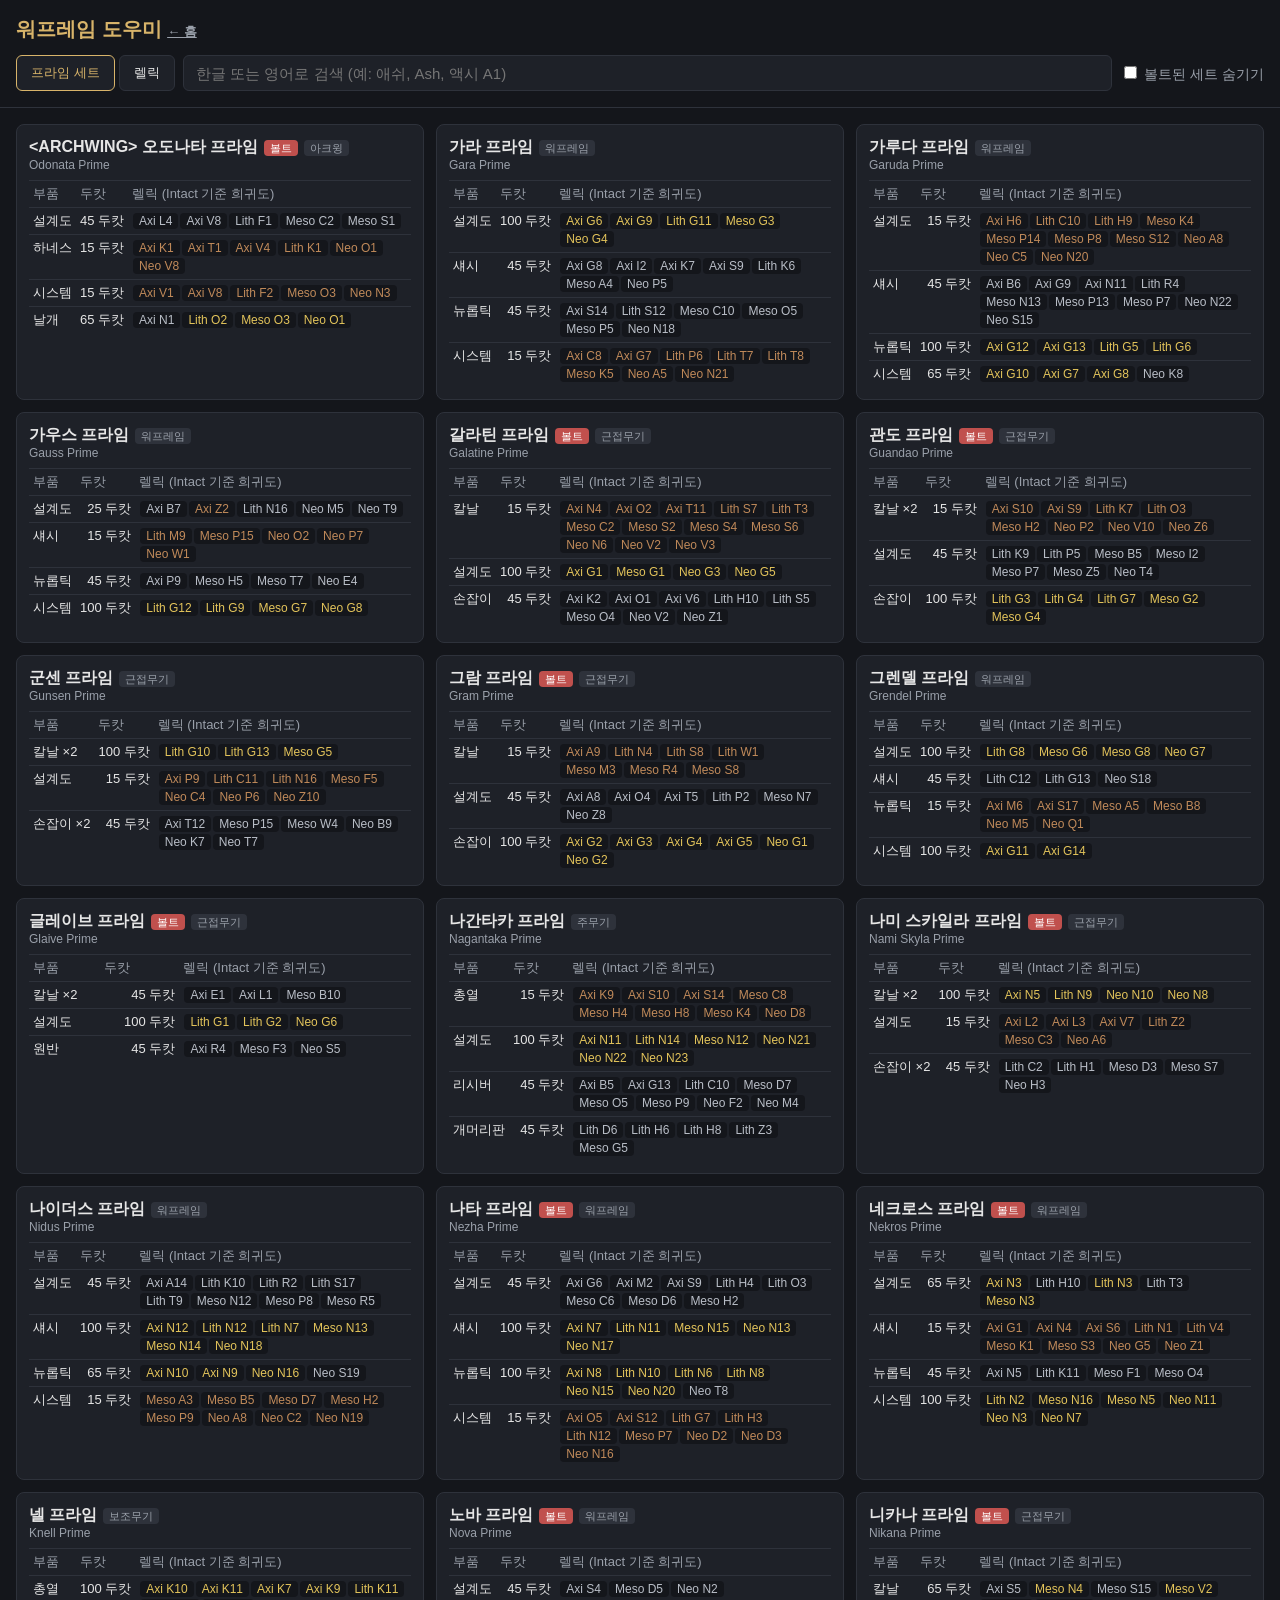
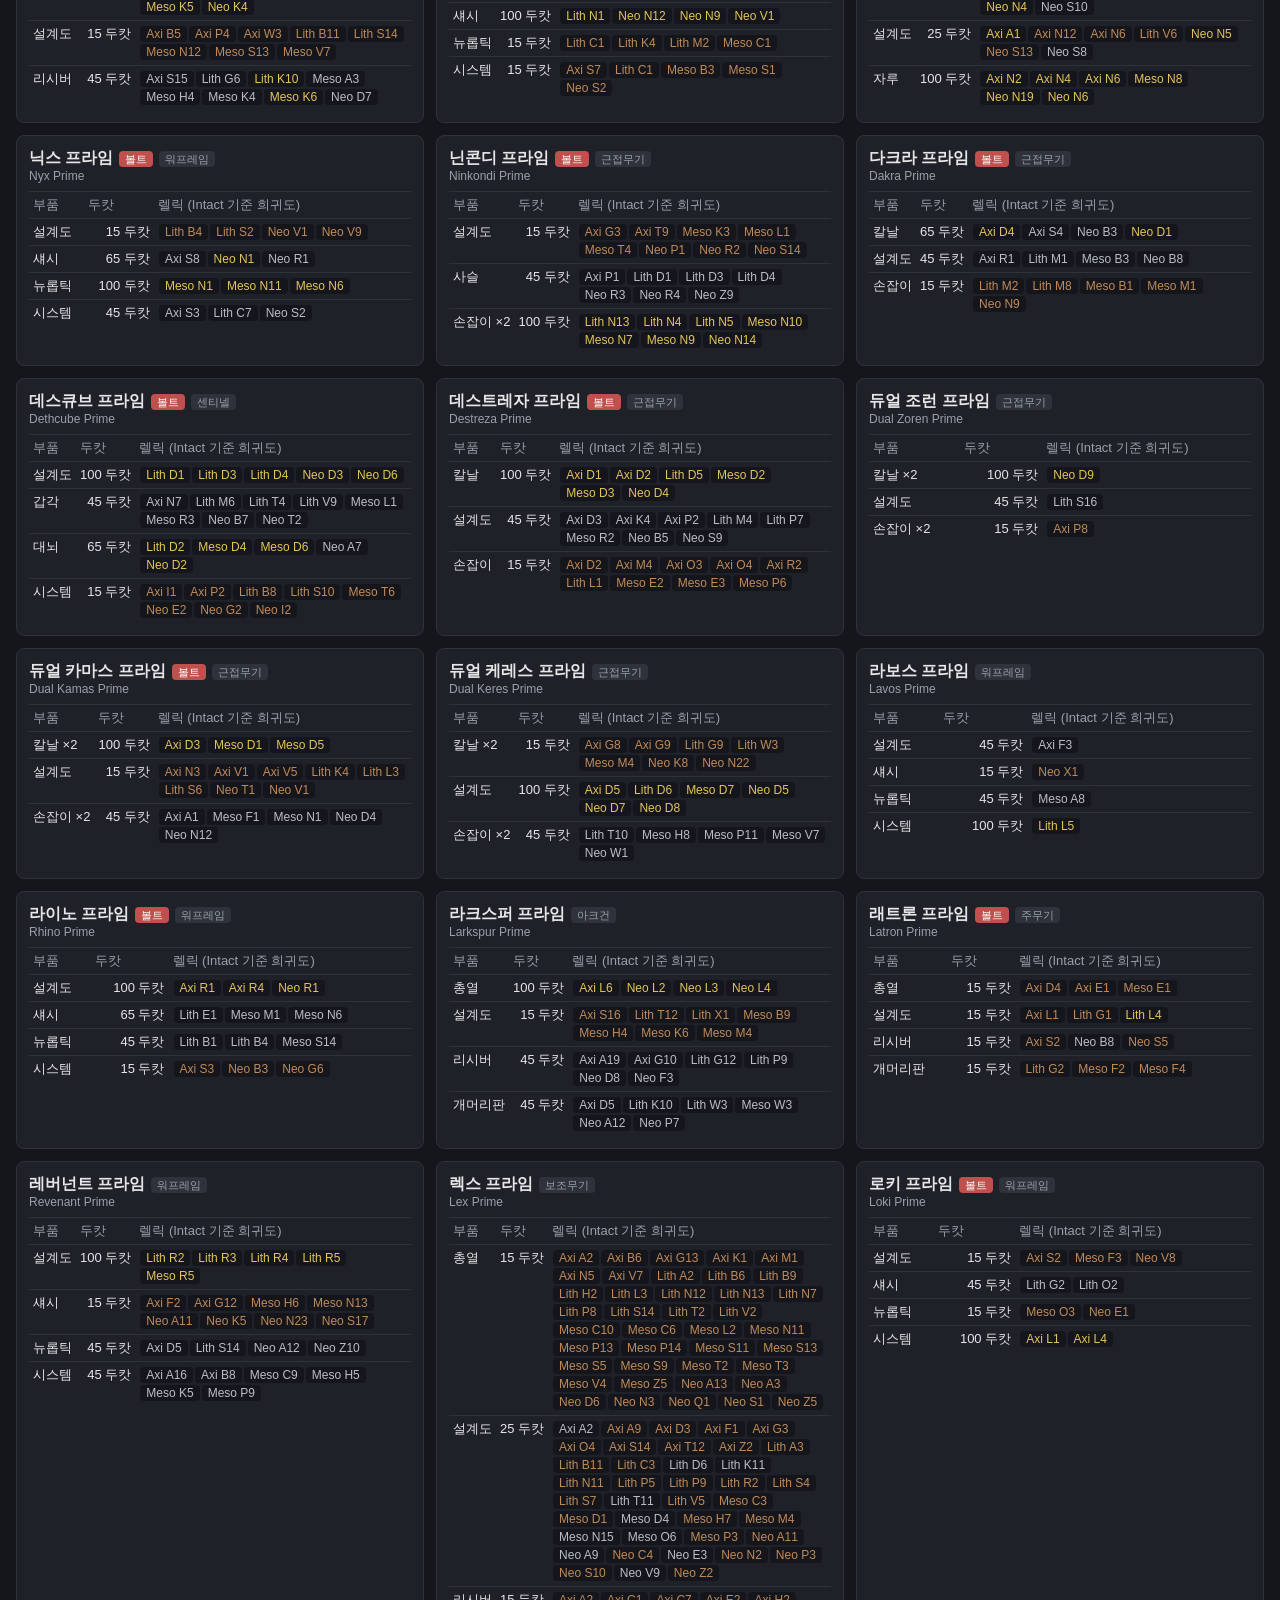
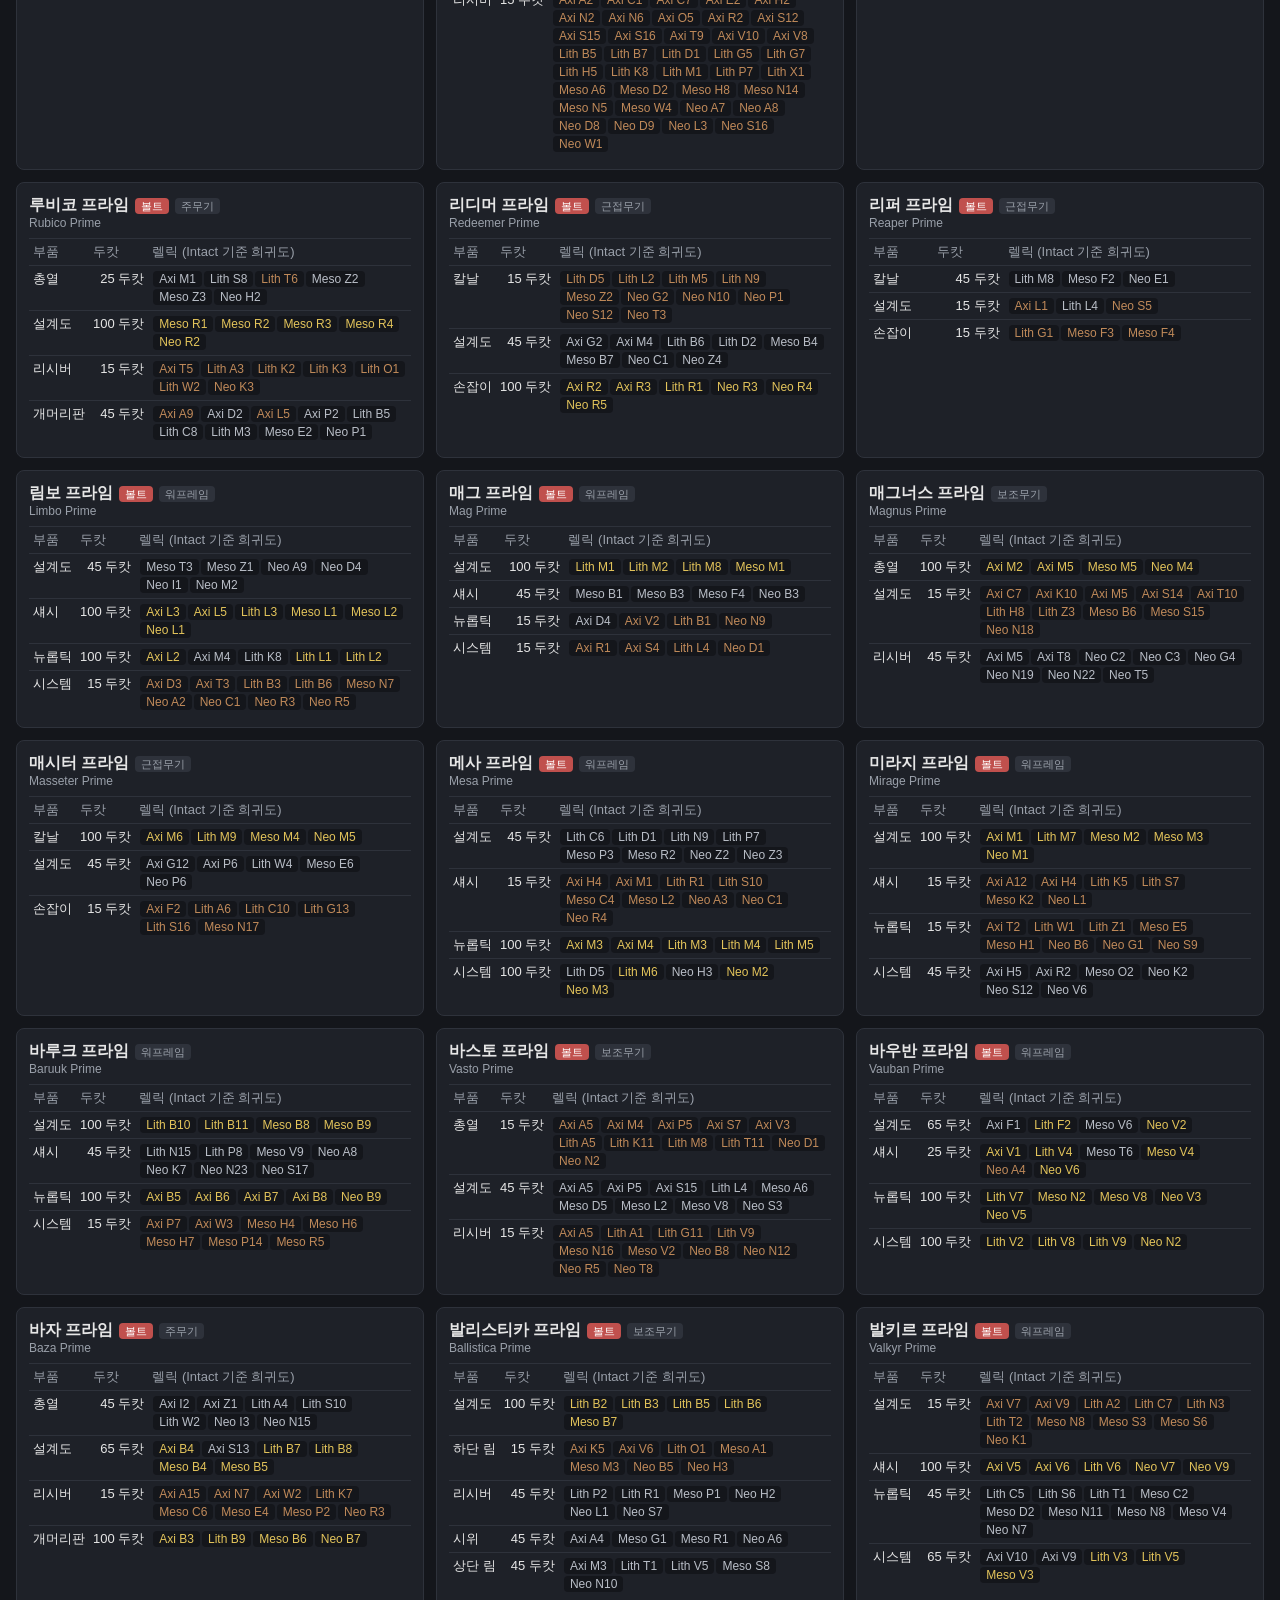
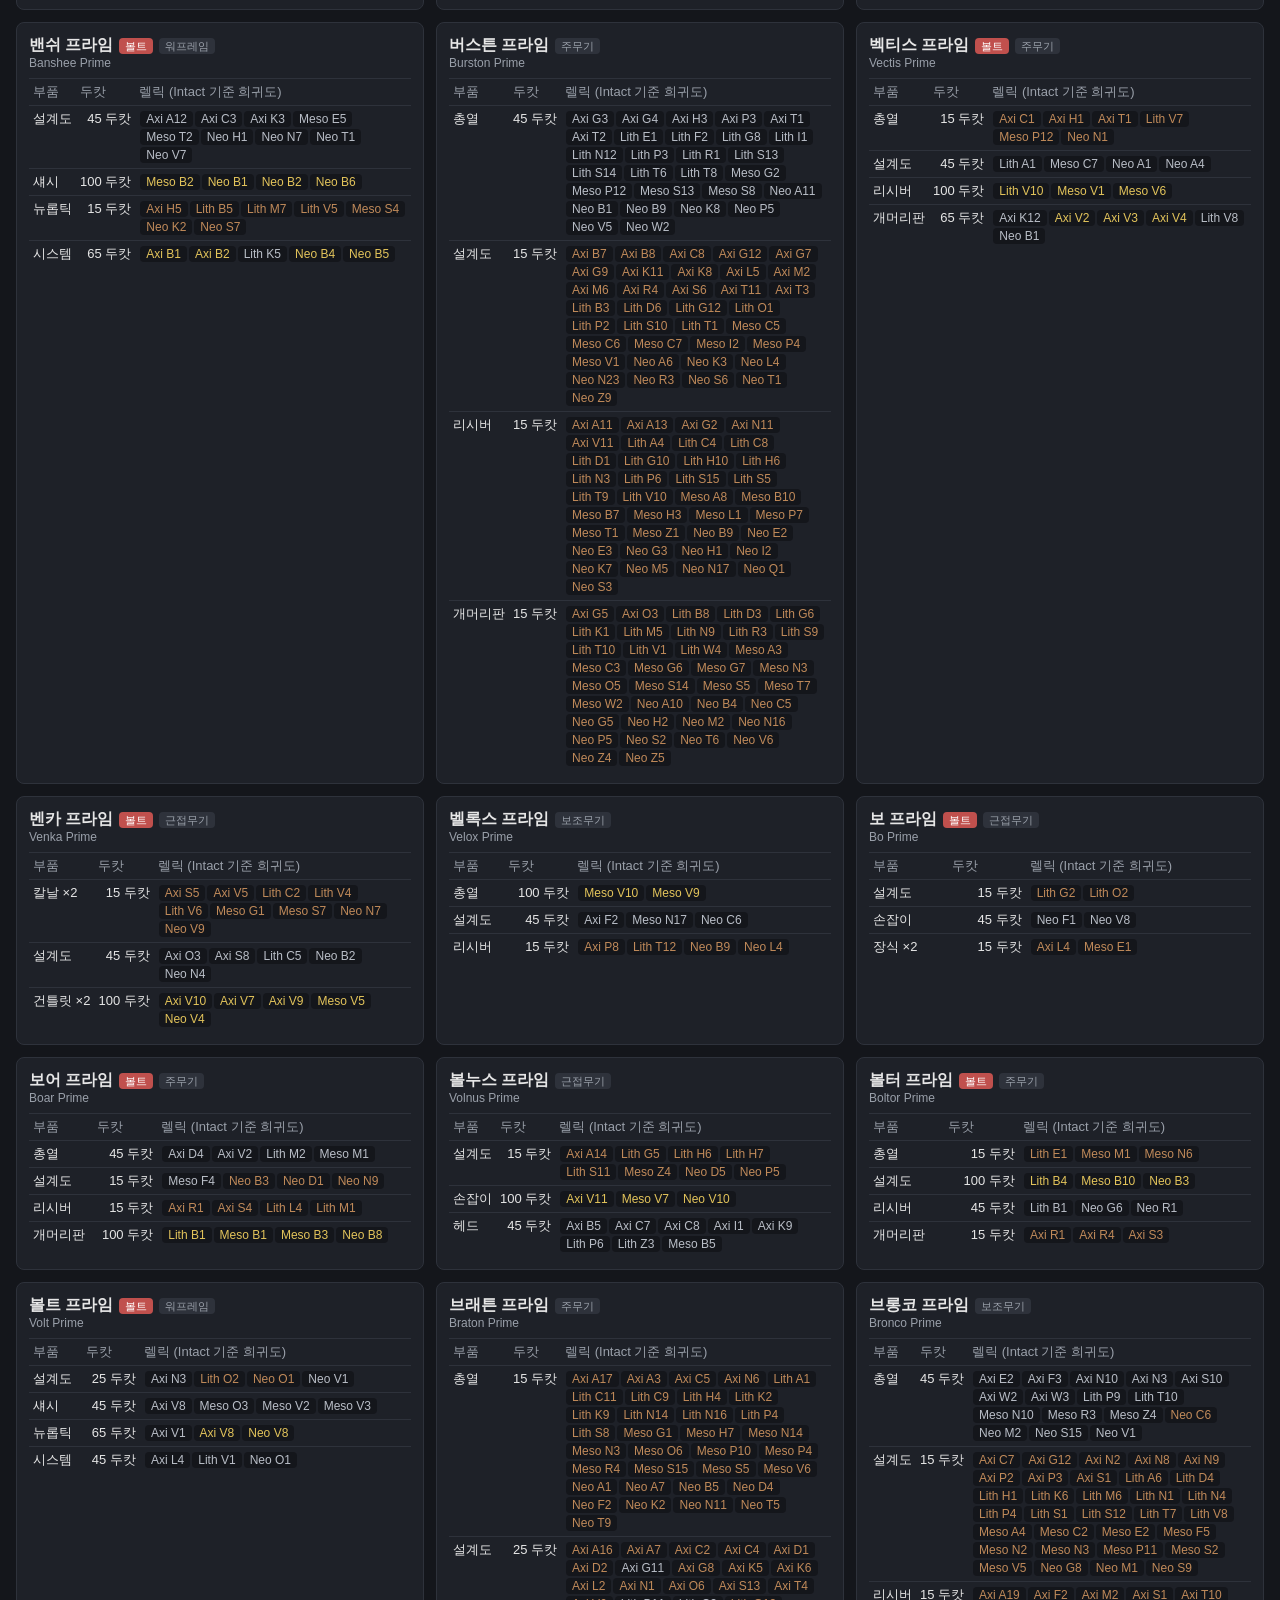
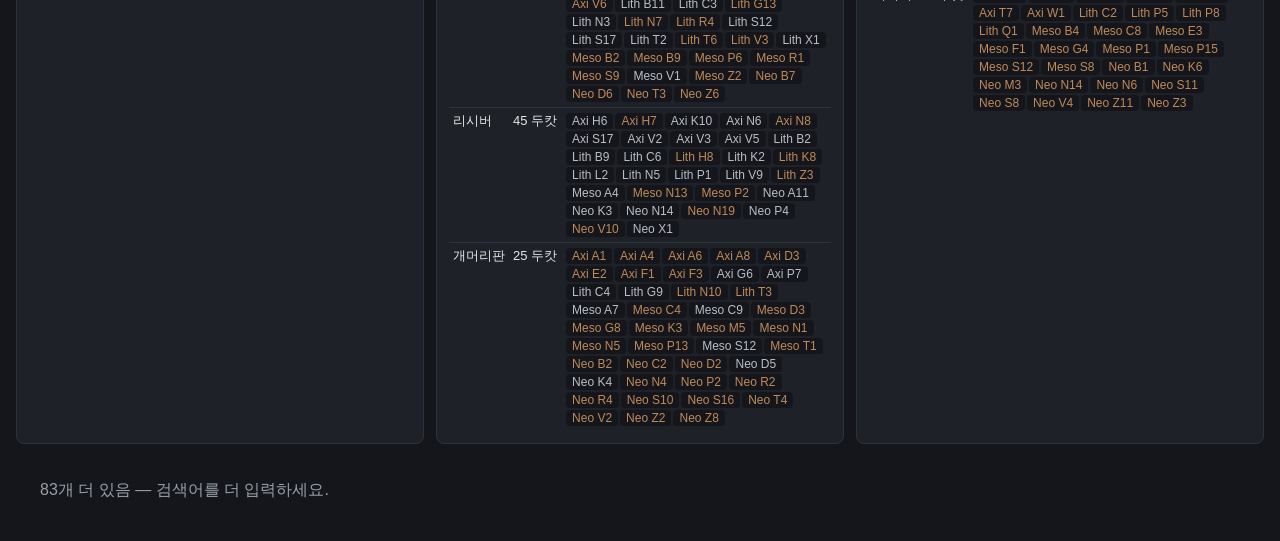
==== warframe/index.html @ a2489771 "Add Korean Warframe helper: prime set & relic search Builds a compact Korean dataset from the public" ====
<!doctype html>
<html lang="ko">
<head>
    <meta charset="utf-8">
    <meta name="viewport" content="width=device-width, initial-scale=1">
    <title>워프레임 도우미 - 프라임 &amp; 렐릭</title>
    <style>
        :root { --bg: #14161b; --card: #1e2128; --line: #2e323b; --text: #e6e6e6; --sub: #9aa0aa;
                --accent: #d8b46a; --common: #c08a5a; --uncommon: #b9bec7; --rare: #e3c45b; --vault: #c0504d; }
        * { box-sizing: border-box; }
        body { margin: 0; background: var(--bg); color: var(--text); font-family: "Malgun Gothic", "Apple SD Gothic Neo", sans-serif; }
        header { padding: 16px; border-bottom: 1px solid var(--line); }
        header h1 { margin: 0 0 12px; font-size: 20px; color: var(--accent); }
        header a { color: var(--sub); font-size: 13px; }
        .controls { display: flex; gap: 8px; flex-wrap: wrap; }
        .tabs button { background: var(--card); color: var(--text); border: 1px solid var(--line); padding: 8px 14px; cursor: pointer; border-radius: 6px; }
        .tabs button.on { border-color: var(--accent); color: var(--accent); }
        input[type=search] { flex: 1; min-width: 200px; padding: 8px 12px; background: var(--card); color: var(--text); border: 1px solid var(--line); border-radius: 6px; font-size: 15px; }
        label { color: var(--sub); font-size: 14px; align-self: center; }
        main { padding: 16px; display: grid; grid-template-columns: repeat(auto-fill, minmax(340px, 1fr)); gap: 12px; }
        .card { background: var(--card); border: 1px solid var(--line); border-radius: 8px; padding: 12px; }
        .head { display: flex; gap: 10px; align-items: center; margin-bottom: 8px; }
        .head img { width: 48px; height: 48px; object-fit: contain; }
        .head .t { font-weight: bold; font-size: 16px; }
        .head .e { color: var(--sub); font-size: 12px; }
        .badge { font-size: 11px; padding: 2px 6px; border-radius: 4px; margin-left: 6px; background: var(--line); color: var(--sub); font-weight: normal; }
        .badge.vault { background: var(--vault); color: #fff; }
        table { width: 100%; border-collapse: collapse; font-size: 13px; }
        th, td { padding: 4px; border-top: 1px solid var(--line); text-align: left; vertical-align: top; }
        th { color: var(--sub); font-weight: normal; }
        td.n, td:first-child { white-space: nowrap; }
        td.n { text-align: right; }
        .chip { display: inline-block; margin: 1px; padding: 1px 6px; border-radius: 4px; background: var(--bg); cursor: pointer; font-size: 12px; }
        .Common { color: var(--common); } .Uncommon { color: var(--uncommon); } .Rare { color: var(--rare); }
        .note { color: var(--sub); font-size: 12px; margin-top: 6px; }
        .empty { color: var(--sub); padding: 24px; }
    </style>
</head>
<body>
    <header>
        <h1>워프레임 도우미 <a href="../index.html">← 홈</a></h1>
        <div class="controls">
            <div class="tabs">
                <button data-tab="sets" class="on">프라임 세트</button>
                <button data-tab="relics">렐릭</button>
            </div>
            <input id="q" type="search" placeholder="한글 또는 영어로 검색 (예: 애쉬, Ash, 액시 A1)">
            <label><input id="hideVault" type="checkbox"> 볼트된 세트 숨기기</label>
        </div>
    </header>
    <main id="list"><div class="empty">데이터 불러오는 중…</div></main>

    <script>
        const RARITY_KO = { Common: "흔함", Uncommon: "드묾", Rare: "희귀" };
        const IMG = "https://cdn.warframestat.us/img/";
        const LIMIT = 60;
        let data, setByName, tab = "sets";
        const $ = (id) => document.getElementById(id);
        const esc = (s) => String(s).replace(/[&<>"]/g, (c) => ({ "&": "&amp;", "<": "&lt;", ">": "&gt;", '"': "&quot;" }[c]));
        const norm = (s) => s.toLowerCase().replace(/\s+/g, "");

        function setCard(s) {
            const rows = s.parts.map((p) => `
                <tr><td>${esc(p.ko)}${p.count > 1 ? " ×" + p.count : ""}</td>
                    <td class="n">${p.ducats} 두캇</td>
                    <td>${p.relics.map((r) => `<span class="chip ${r.rarity}" data-relic="${esc(r.relic)}">${esc(r.relic)}</span>`).join("") || "-"}</td></tr>`).join("");
            return `<div class="card">
                <div class="head">${s.image ? `<img src="${IMG}${esc(s.image)}" alt="" loading="lazy" onerror="this.remove()">` : ""}
                    <div><div class="t">${esc(s.ko)}${s.vaulted ? '<span class="badge vault">볼트</span>' : ""}<span class="badge">${esc(s.category)}</span></div>
                    <div class="e">${esc(s.name)}</div></div></div>
                <table><tr><th>부품</th><th class="n">두캇</th><th>렐릭 (Intact 기준 희귀도)</th></tr>${rows}</table></div>`;
        }

        function relicCard(r) {
            const rows = r.rewards.map((w) => {
                const s = setByName[w.set], p = s && s.parts.find((x) => x.name === w.part);
                return `<tr><td class="${w.rarity}">${esc(s ? s.ko : w.set)} ${esc(p ? p.ko : w.part)}<br><span class="e" style="color:var(--sub)">${RARITY_KO[w.rarity]}</span></td>
                    ${w.chance.map((c) => `<td class="n">${c}%</td>`).join("")}</tr>`;
            }).join("");
            return `<div class="card">
                <div class="head"><div><div class="t">${esc(r.ko)}</div><div class="e">${esc(r.name)} Relic</div></div></div>
                <table><tr><th>보상</th><th class="n">Intact</th><th class="n">Excep.</th><th class="n">Flawless</th><th class="n">Radiant</th></tr>${rows}</table>
                ${r.rewards.length < 6 ? '<div class="note">+ 포르마 설계도 등 프라임 부품이 아닌 보상은 표시하지 않음</div>' : ""}</div>`;
        }

        function render() {
            const q = norm($("q").value);
            const hide = $("hideVault").checked;
            let items;
            if (tab === "sets") {
                items = data.sets.filter((s) => (!hide || !s.vaulted) && (!q || norm(s.ko).includes(q) || norm(s.name).includes(q)));
            } else {
                items = data.relics.filter((r) => !q || norm(r.ko).includes(q) || norm(r.name).includes(q)
                    || r.rewards.some((w) => norm(w.set).includes(q) || norm(setByName[w.set] ? setByName[w.set].ko : "").includes(q)));
            }
            const html = items.slice(0, LIMIT).map(tab === "sets" ? setCard : relicCard).join("");
            $("list").innerHTML = html || '<div class="empty">검색 결과가 없습니다.</div>';
            if (items.length > LIMIT) $("list").insertAdjacentHTML("beforeend", `<div class="empty">${items.length - LIMIT}개 더 있음 — 검색어를 더 입력하세요.</div>`);
        }

        function switchTab(t) {
            tab = t;
            document.querySelectorAll(".tabs button").forEach((b) => b.classList.toggle("on", b.dataset.tab === t));
            $("hideVault").parentElement.style.display = t === "sets" ? "" : "none";
            render();
        }

        document.querySelectorAll(".tabs button").forEach((b) => b.addEventListener("click", () => switchTab(b.dataset.tab)));
        $("q").addEventListener("input", render);
        $("hideVault").addEventListener("change", render);
        $("list").addEventListener("click", (e) => {
            const relic = e.target.dataset && e.target.dataset.relic;
            if (relic) { $("q").value = relic; switchTab("relics"); }
        });

        fetch("data/primes.json")
            .then((r) => r.json())
            .then((d) => { data = d; setByName = Object.fromEntries(d.sets.map((s) => [s.name, s])); render(); })
            .catch(() => { $("list").innerHTML = '<div class="empty">데이터를 불러오지 못했습니다. 파일을 직접 열지 말고 웹 서버(GitHub Pages 등)로 열어주세요.</div>'; });
    </script>
</body>
</html>
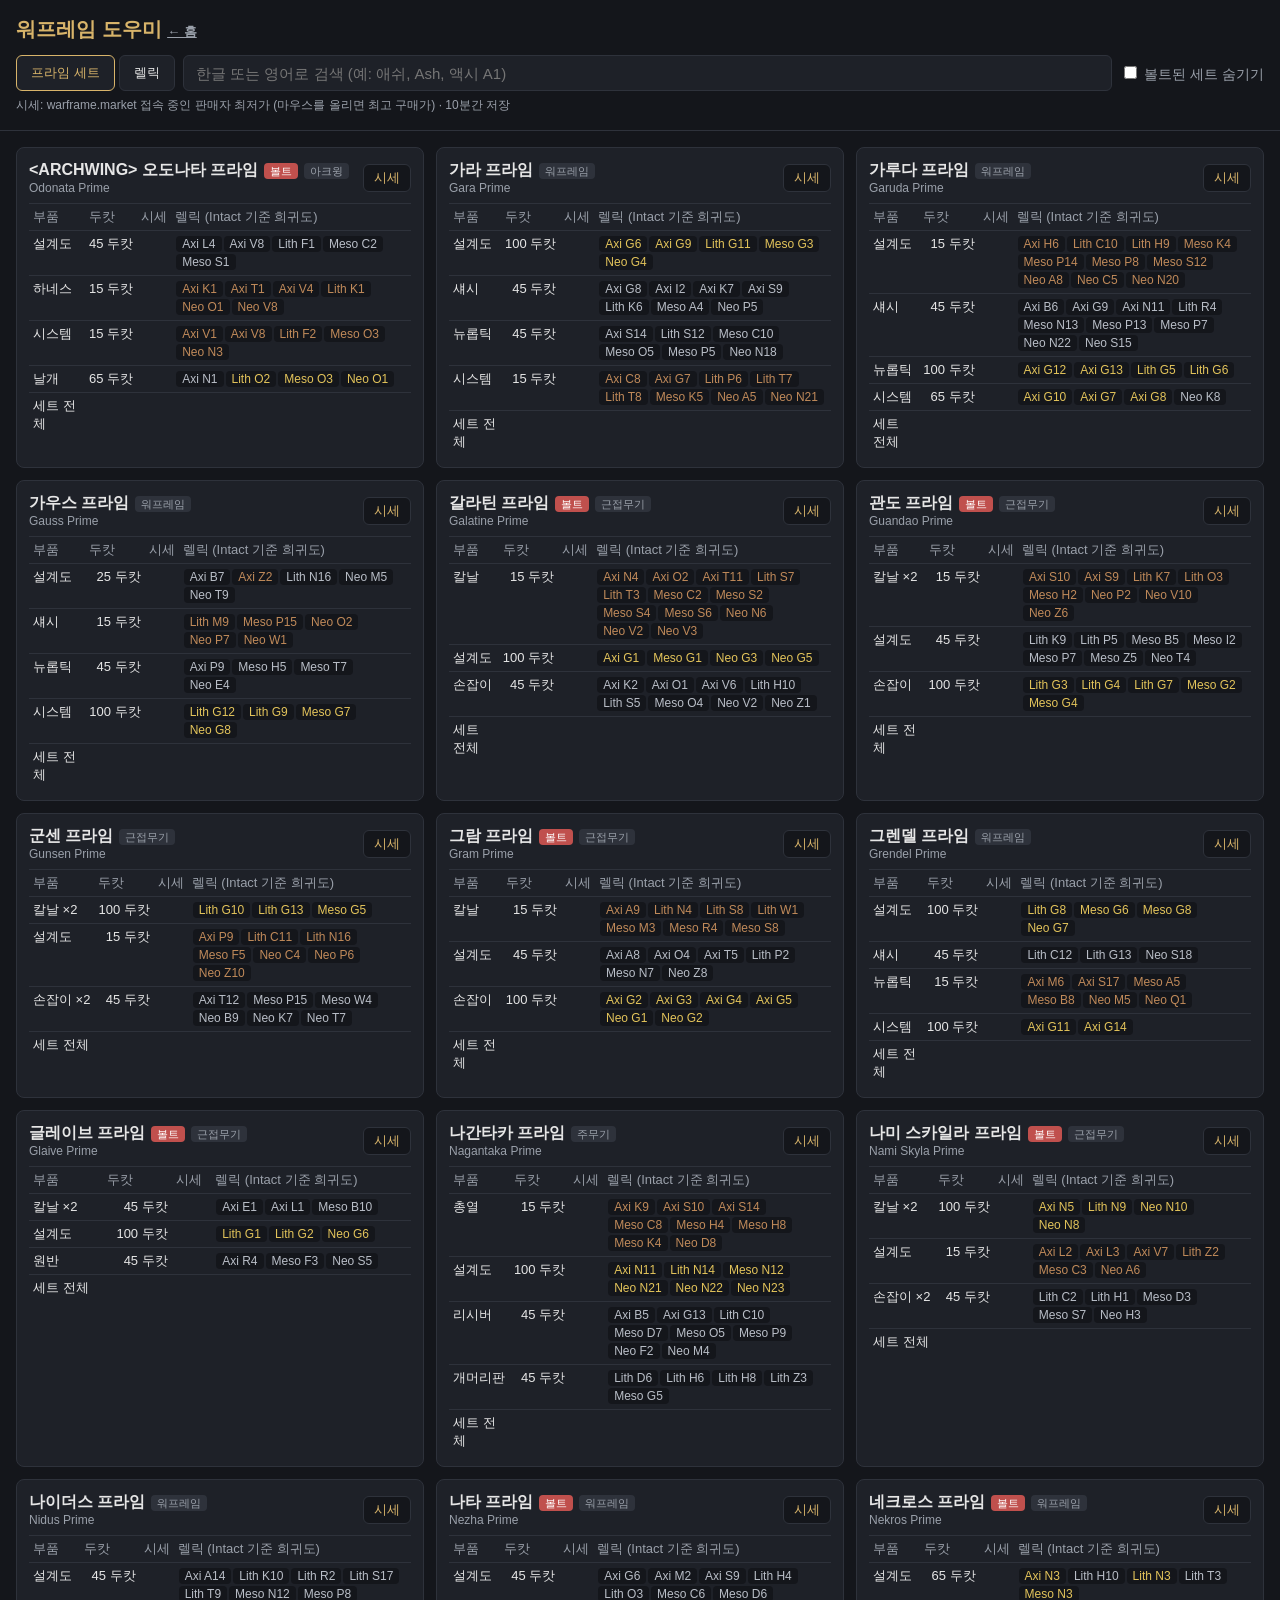
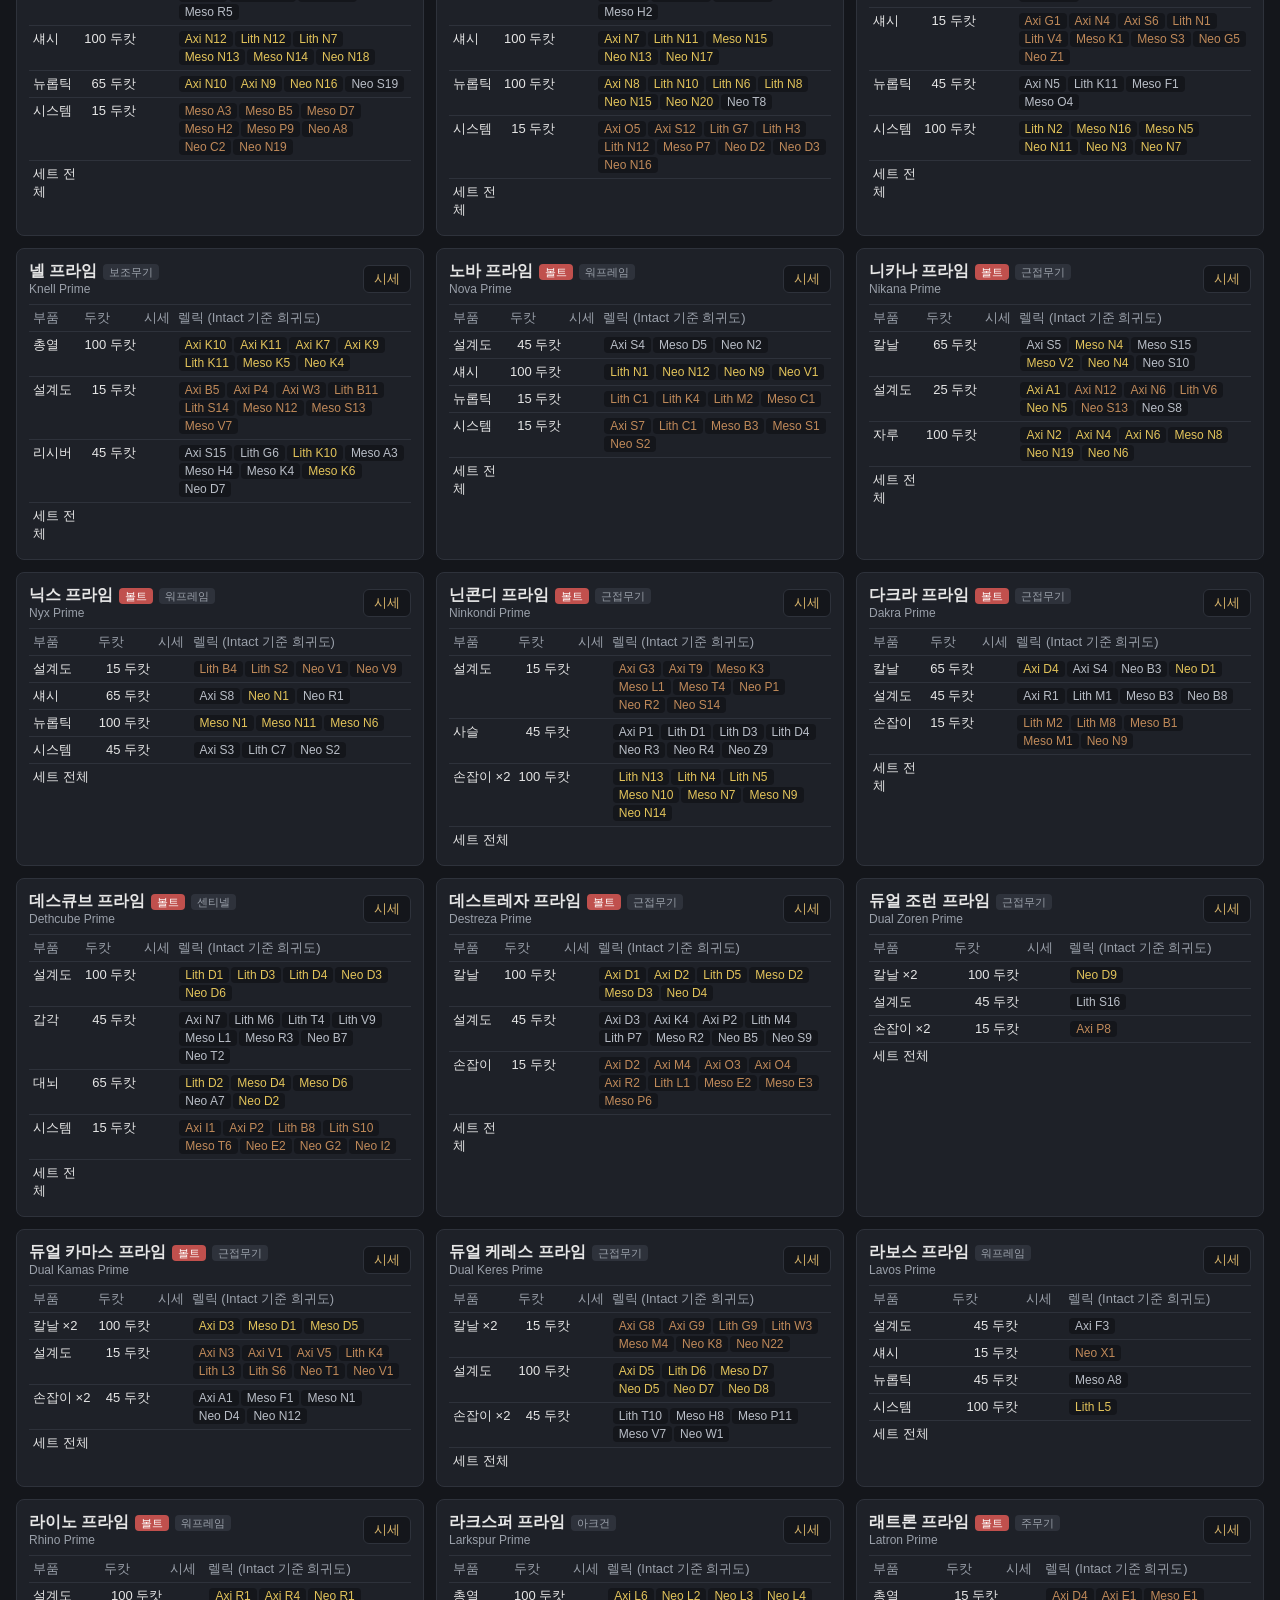
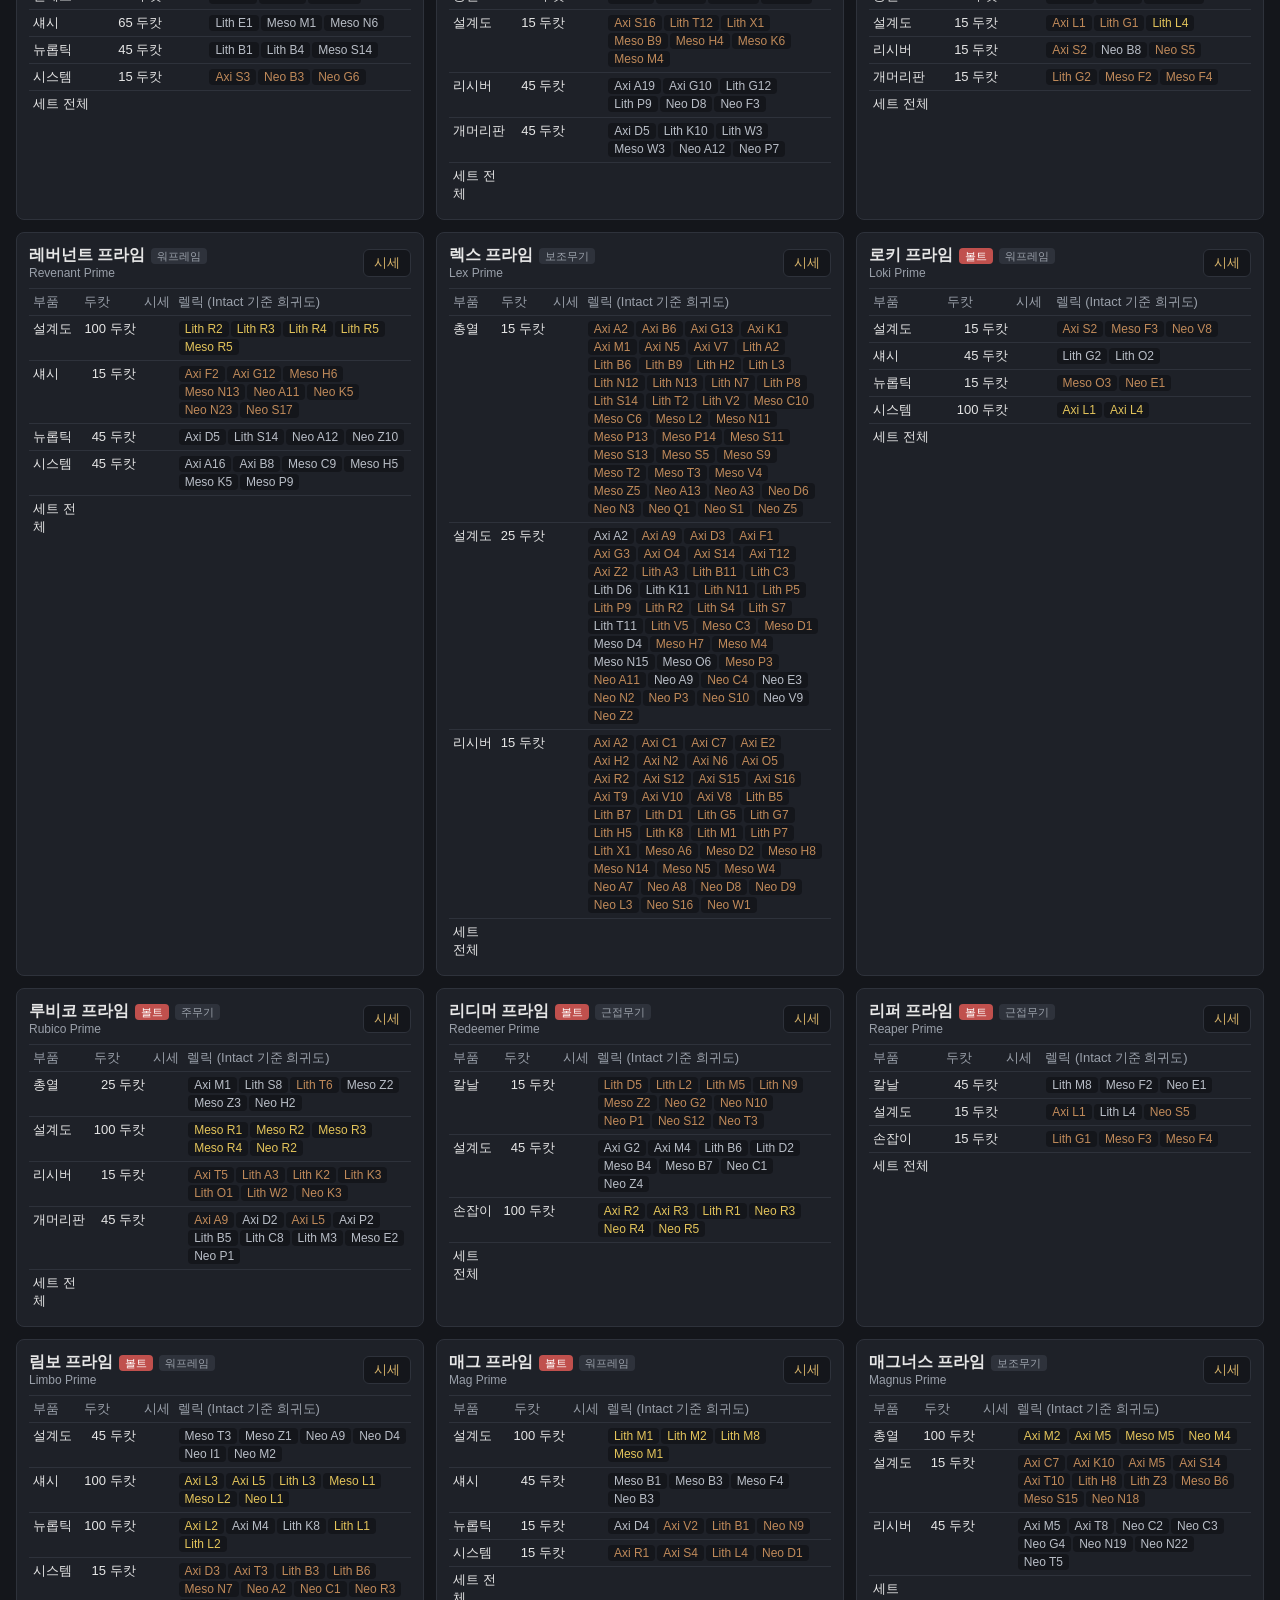
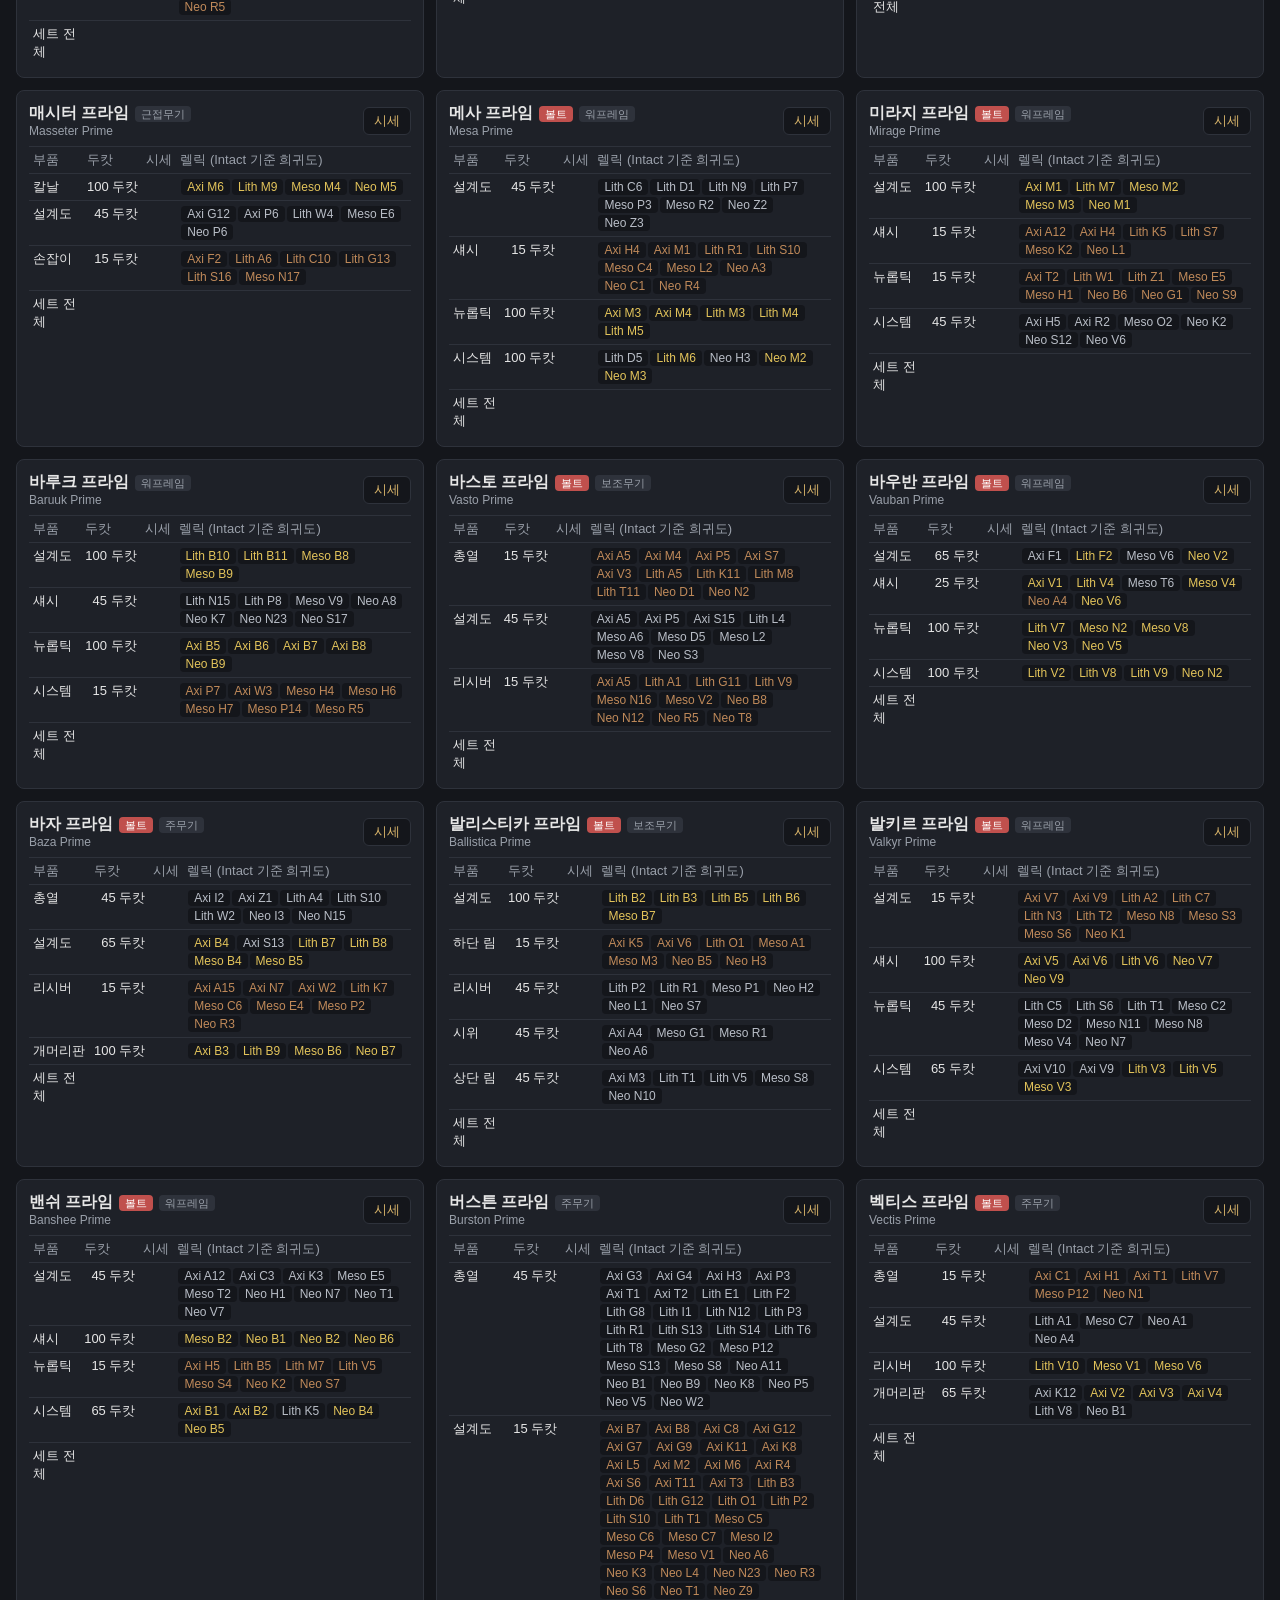
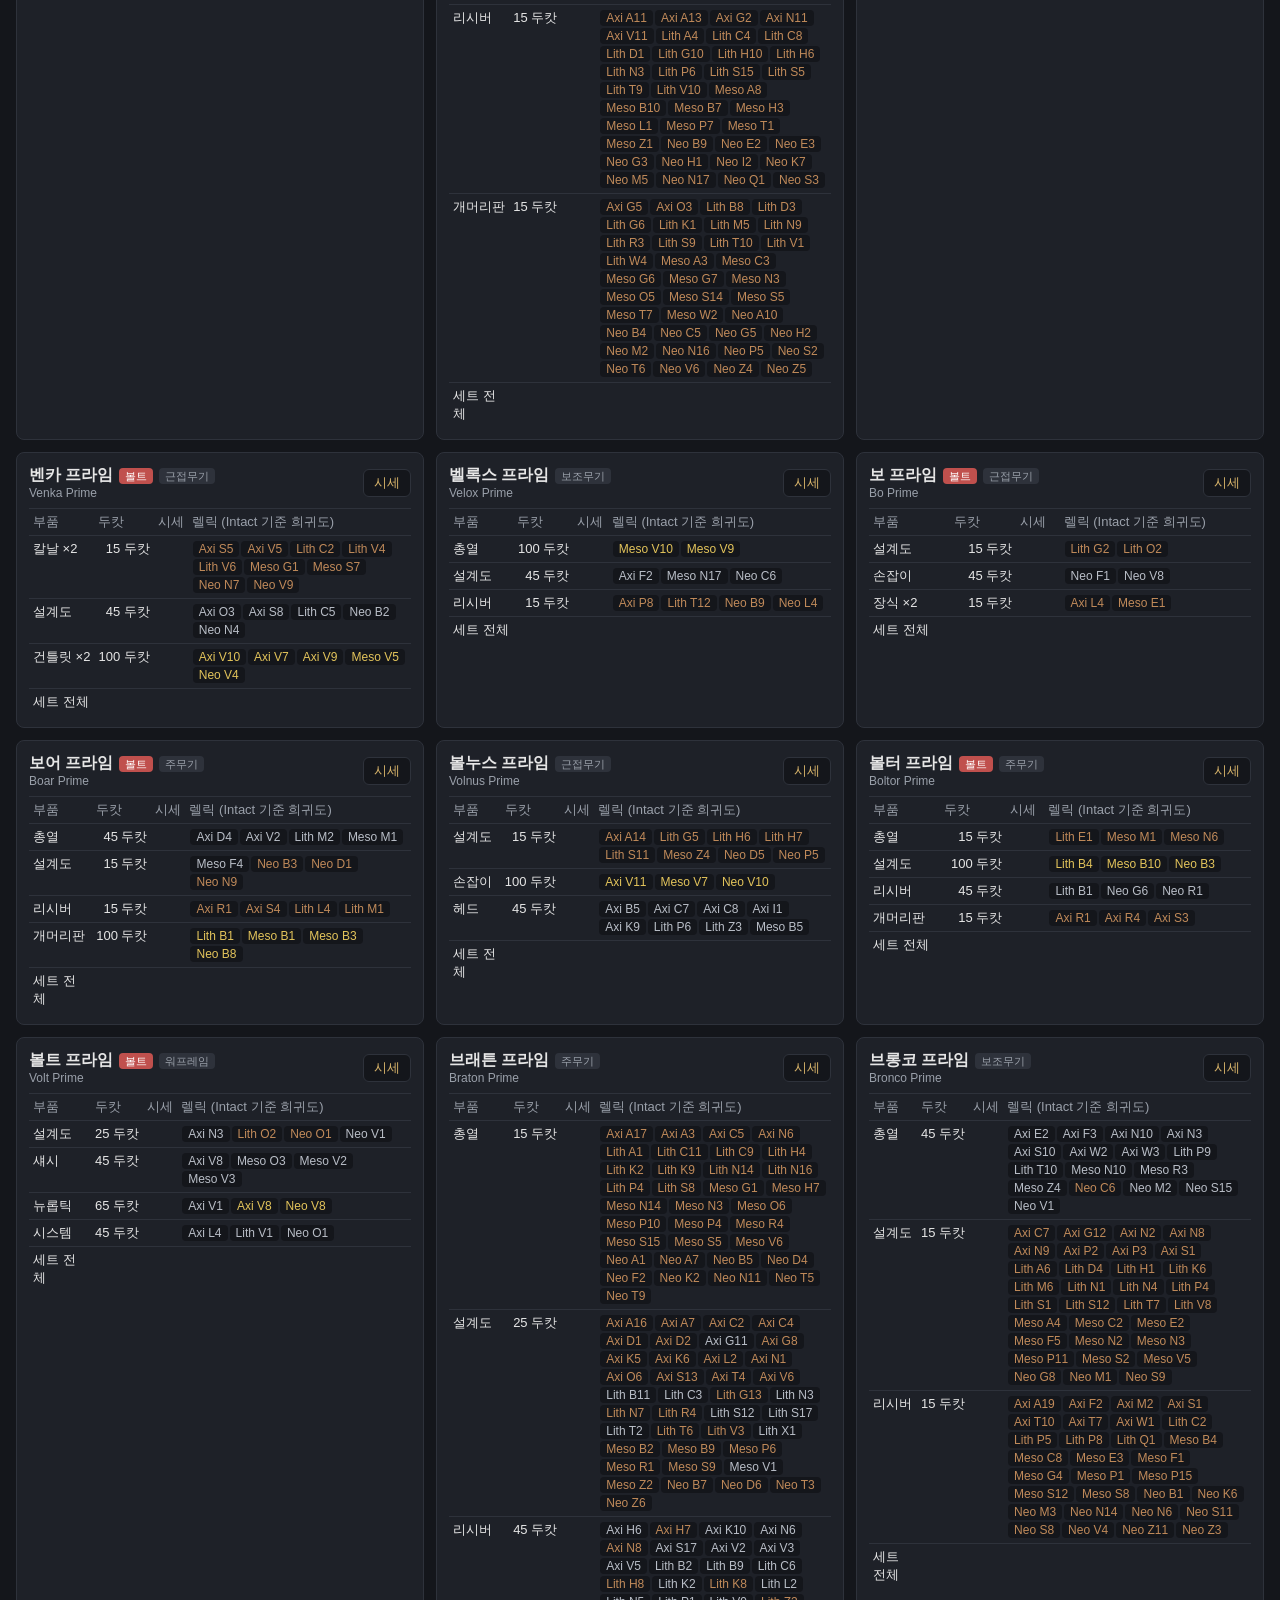
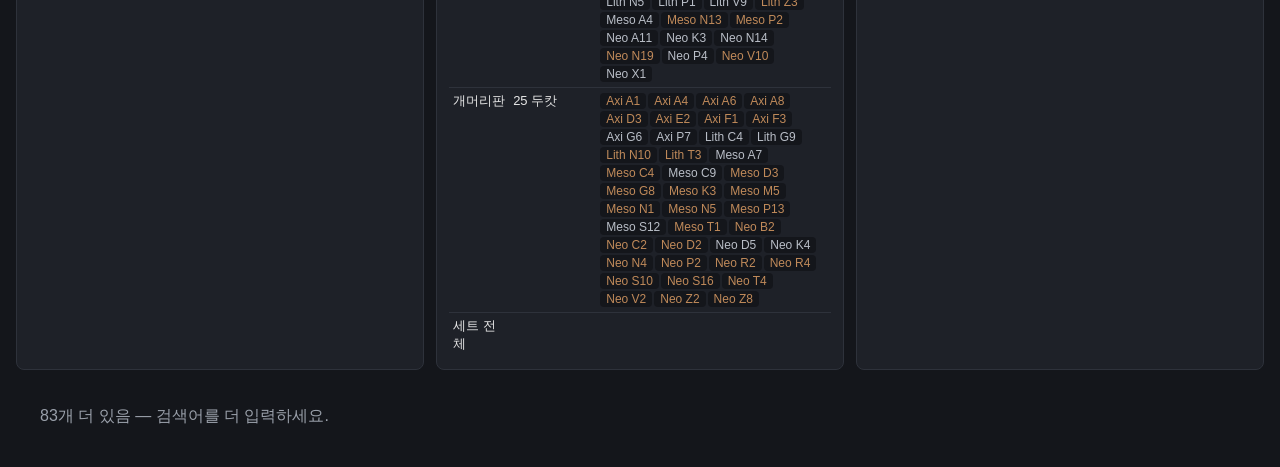
==== commit c2566b48: "Add warframe.market prices and relic expected value Fetches top orders per item (via local proxy ser" ====
--- a/warframe/index.html
+++ b/warframe/index.html
@@ -17,7 +17,7 @@
         .tabs button.on { border-color: var(--accent); color: var(--accent); }
         input[type=search] { flex: 1; min-width: 200px; padding: 8px 12px; background: var(--card); color: var(--text); border: 1px solid var(--line); border-radius: 6px; font-size: 15px; }
         label { color: var(--sub); font-size: 14px; align-self: center; }
-        main { padding: 16px; display: grid; grid-template-columns: repeat(auto-fill, minmax(340px, 1fr)); gap: 12px; }
+        main { padding: 16px; display: grid; grid-template-columns: repeat(auto-fill, minmax(360px, 1fr)); gap: 12px; }
         .card { background: var(--card); border: 1px solid var(--line); border-radius: 8px; padding: 12px; }
         .head { display: flex; gap: 10px; align-items: center; margin-bottom: 8px; }
         .head img { width: 48px; height: 48px; object-fit: contain; }
@@ -28,12 +28,13 @@
         table { width: 100%; border-collapse: collapse; font-size: 13px; }
         th, td { padding: 4px; border-top: 1px solid var(--line); text-align: left; vertical-align: top; }
         th { color: var(--sub); font-weight: normal; }
-        td.n, td:first-child { white-space: nowrap; }
+        th, td.n, td.nw { white-space: nowrap; }
         td.n { text-align: right; }
         .chip { display: inline-block; margin: 1px; padding: 1px 6px; border-radius: 4px; background: var(--bg); cursor: pointer; font-size: 12px; }
         .Common { color: var(--common); } .Uncommon { color: var(--uncommon); } .Rare { color: var(--rare); }
         .note { color: var(--sub); font-size: 12px; margin-top: 6px; }
         .empty { color: var(--sub); padding: 24px; }
+        button.load { margin-left: auto; background: var(--bg); color: var(--accent); border: 1px solid var(--line); border-radius: 6px; padding: 4px 10px; cursor: pointer; }
     </style>
 </head>
 <body>
@@ -47,6 +48,7 @@
             <input id="q" type="search" placeholder="한글 또는 영어로 검색 (예: 애쉬, Ash, 액시 A1)">
             <label><input id="hideVault" type="checkbox"> 볼트된 세트 숨기기</label>
         </div>
+        <div class="note">시세: warframe.market 접속 중인 판매자 최저가 (마우스를 올리면 최고 구매가) · 10분간 저장 <span id="priceMsg" style="color:var(--vault)"></span></div>
     </header>
     <main id="list"><div class="empty">데이터 불러오는 중…</div></main>
 
@@ -59,28 +61,118 @@
         const esc = (s) => String(s).replace(/[&<>"]/g, (c) => ({ "&": "&amp;", "<": "&lt;", ">": "&gt;", '"': "&quot;" }[c]));
         const norm = (s) => s.toLowerCase().replace(/\s+/g, "");
 
+        // ---- 시세 (warframe.market) ----
+        // tools/server.py 로 열면 /wfm 프록시를, 아니면 warframe.market API 를 직접 호출한다.
+        const WFM_PROXY = "/wfm/v2", WFM_DIRECT = "https://api.warframe.market/v2";
+        const PRICE_TTL = 10 * 60 * 1000, RETRY_AFTER = 60 * 1000, REQUEST_GAP = 350;
+        const AUTO_PRICE_MAX = 2; // 검색 결과가 이 개수 이하면 시세를 자동으로 불러온다
+        let wfmBase = null, priceFailShown = false, busy = false;
+        const queue = [];
+        const prices = (() => { try { return JSON.parse(localStorage.getItem("wfPrices")) || {}; } catch (e) { return {}; } })();
+        const savePrices = () => { try { localStorage.setItem("wfPrices", JSON.stringify(prices)); } catch (e) {} };
+        const fresh = (p) => p && Date.now() - p.t < (p.err ? RETRY_AFTER : PRICE_TTL);
+        const partOf = (w) => { const s = setByName[w.set]; return s && s.parts.find((x) => x.name === w.part); };
+
+        async function fetchTop(slug) {
+            const bases = wfmBase ? [wfmBase] : [WFM_PROXY, WFM_DIRECT];
+            let lastErr;
+            for (const base of bases) {
+                try {
+                    const res = await fetch(`${base}/orders/item/${slug}/top`);
+                    if (!res.ok) throw new Error("HTTP " + res.status);
+                    const json = await res.json();
+                    wfmBase = base;
+                    return json.data;
+                } catch (e) { lastErr = e; }
+            }
+            throw lastErr;
+        }
+
+        function requestPrices(slugs) {
+            for (const slug of slugs) if (slug && !fresh(prices[slug]) && !queue.includes(slug)) queue.push(slug);
+            pump();
+        }
+
+        async function pump() {
+            if (busy) return;
+            busy = true;
+            while (queue.length) {
+                const slug = queue.shift();
+                try {
+                    const d = await fetchTop(slug);
+                    const sell = d.sell.map((o) => o.platinum), buy = d.buy.map((o) => o.platinum);
+                    prices[slug] = { sell: sell.length ? Math.min(...sell) : null, buy: buy.length ? Math.max(...buy) : null, t: Date.now() };
+                } catch (e) {
+                    prices[slug] = { err: true, t: Date.now() };
+                    if (!priceFailShown) {
+                        priceFailShown = true;
+                        $("priceMsg").textContent = "시세를 불러오지 못했습니다. 브라우저가 warframe.market 직접 접속을 막았을 수 있어요 — README의 tools/server.py 로 실행해 보세요.";
+                    }
+                }
+                savePrices();
+                paintPrices();
+                await new Promise((r) => setTimeout(r, REQUEST_GAP));
+            }
+            busy = false;
+        }
+
+        function priceText(slug) {
+            const p = prices[slug];
+            if (!slug) return "-";
+            if (!p) return "";
+            if (p.err) return '<span title="불러오기 실패">⚠</span>';
+            return `<span title="최고 구매가 ${p.buy ?? "-"}p">${p.sell ?? "-"}p</span>`;
+        }
+
+        // 렐릭 정제 단계별 기대값 = Σ(확률 × 최저 판매가). 시세가 다 모일 때까지는 비워둔다.
+        function evCells(r) {
+            const ps = r.rewards.map((w) => { const p = partOf(w); return p && prices[p.market]; });
+            if (ps.some((p) => !p)) return "<td></td><td></td><td></td><td></td>";
+            return [0, 1, 2, 3].map((i) => {
+                const v = r.rewards.reduce((sum, w, k) => sum + (w.chance[i] / 100) * ((ps[k] && ps[k].sell) || 0), 0);
+                return `<td class="n">${v.toFixed(1)}p</td>`;
+            }).join("");
+        }
+
+        function paintPrices() {
+            document.querySelectorAll("[data-price]").forEach((el) => { el.innerHTML = priceText(el.dataset.price); });
+            document.querySelectorAll("[data-ev]").forEach((el) => {
+                const r = data.relics.find((x) => x.name === el.dataset.ev);
+                el.innerHTML = `<td>기대값</td>${evCells(r)}<td></td>`;
+            });
+        }
+
+        const setSlugs = (s) => [s.market, ...s.parts.map((p) => p.market)];
+        const relicSlugs = (r) => r.rewards.map((w) => (partOf(w) || {}).market);
+
         function setCard(s) {
             const rows = s.parts.map((p) => `
-                <tr><td>${esc(p.ko)}${p.count > 1 ? " ×" + p.count : ""}</td>
+                <tr><td class="nw">${esc(p.ko)}${p.count > 1 ? " ×" + p.count : ""}</td>
                     <td class="n">${p.ducats} 두캇</td>
+                    <td class="n" data-price="${esc(p.market || "")}">${priceText(p.market)}</td>
                     <td>${p.relics.map((r) => `<span class="chip ${r.rarity}" data-relic="${esc(r.relic)}">${esc(r.relic)}</span>`).join("") || "-"}</td></tr>`).join("");
             return `<div class="card">
                 <div class="head">${s.image ? `<img src="${IMG}${esc(s.image)}" alt="" loading="lazy" onerror="this.remove()">` : ""}
                     <div><div class="t">${esc(s.ko)}${s.vaulted ? '<span class="badge vault">볼트</span>' : ""}<span class="badge">${esc(s.category)}</span></div>
-                    <div class="e">${esc(s.name)}</div></div></div>
-                <table><tr><th>부품</th><th class="n">두캇</th><th>렐릭 (Intact 기준 희귀도)</th></tr>${rows}</table></div>`;
+                    <div class="e">${esc(s.name)}</div></div>
+                    <button class="load" data-set="${esc(s.name)}">시세</button></div>
+                <table><tr><th>부품</th><th class="n">두캇</th><th class="n">시세</th><th>렐릭 (Intact 기준 희귀도)</th></tr>${rows}
+                    <tr><td>세트 전체</td><td></td><td class="n" data-price="${esc(s.market)}">${priceText(s.market)}</td><td></td></tr></table></div>`;
         }
 
         function relicCard(r) {
             const rows = r.rewards.map((w) => {
-                const s = setByName[w.set], p = s && s.parts.find((x) => x.name === w.part);
+                const s = setByName[w.set], p = partOf(w);
                 return `<tr><td class="${w.rarity}">${esc(s ? s.ko : w.set)} ${esc(p ? p.ko : w.part)}<br><span class="e" style="color:var(--sub)">${RARITY_KO[w.rarity]}</span></td>
-                    ${w.chance.map((c) => `<td class="n">${c}%</td>`).join("")}</tr>`;
+                    ${w.chance.map((c) => `<td class="n">${c}%</td>`).join("")}
+                    <td class="n" data-price="${esc((p && p.market) || "")}">${priceText(p && p.market)}</td></tr>`;
             }).join("");
             return `<div class="card">
-                <div class="head"><div><div class="t">${esc(r.ko)}</div><div class="e">${esc(r.name)} Relic</div></div></div>
-                <table><tr><th>보상</th><th class="n">Intact</th><th class="n">Excep.</th><th class="n">Flawless</th><th class="n">Radiant</th></tr>${rows}</table>
-                ${r.rewards.length < 6 ? '<div class="note">+ 포르마 설계도 등 프라임 부품이 아닌 보상은 표시하지 않음</div>' : ""}</div>`;
+                <div class="head"><div><div class="t">${esc(r.ko)}</div><div class="e">${esc(r.name)} Relic</div></div>
+                    <button class="load" data-relic-price="${esc(r.name)}">시세</button></div>
+                <table><tr><th>보상</th><th class="n">Intact</th><th class="n">Excep.</th><th class="n">Flaw.</th><th class="n">Rad.</th><th class="n">시세</th></tr>${rows}
+                    <tr data-ev="${esc(r.name)}"><td>기대값</td>${evCells(r)}<td></td></tr></table>
+                ${r.rewards.length < 6 ? '<div class="note">+ 포르마 설계도 등 프라임 부품이 아닌 보상은 표시하지 않음 (기대값에서도 제외)</div>' : ""}</div>`;
         }
 
         function render() {
@@ -96,6 +188,7 @@
             const html = items.slice(0, LIMIT).map(tab === "sets" ? setCard : relicCard).join("");
             $("list").innerHTML = html || '<div class="empty">검색 결과가 없습니다.</div>';
             if (items.length > LIMIT) $("list").insertAdjacentHTML("beforeend", `<div class="empty">${items.length - LIMIT}개 더 있음 — 검색어를 더 입력하세요.</div>`);
+            if (q && items.length <= AUTO_PRICE_MAX) items.forEach((x) => requestPrices(tab === "sets" ? setSlugs(x) : relicSlugs(x)));
         }
 
         function switchTab(t) {
@@ -109,8 +202,10 @@
         $("q").addEventListener("input", render);
         $("hideVault").addEventListener("change", render);
         $("list").addEventListener("click", (e) => {
-            const relic = e.target.dataset && e.target.dataset.relic;
-            if (relic) { $("q").value = relic; switchTab("relics"); }
+            const ds = e.target.dataset || {};
+            if (ds.relic) { $("q").value = ds.relic; switchTab("relics"); }
+            if (ds.set) requestPrices(setSlugs(setByName[ds.set]));
+            if (ds.relicPrice) requestPrices(relicSlugs(data.relics.find((r) => r.name === ds.relicPrice)));
         });
 
         fetch("data/primes.json")
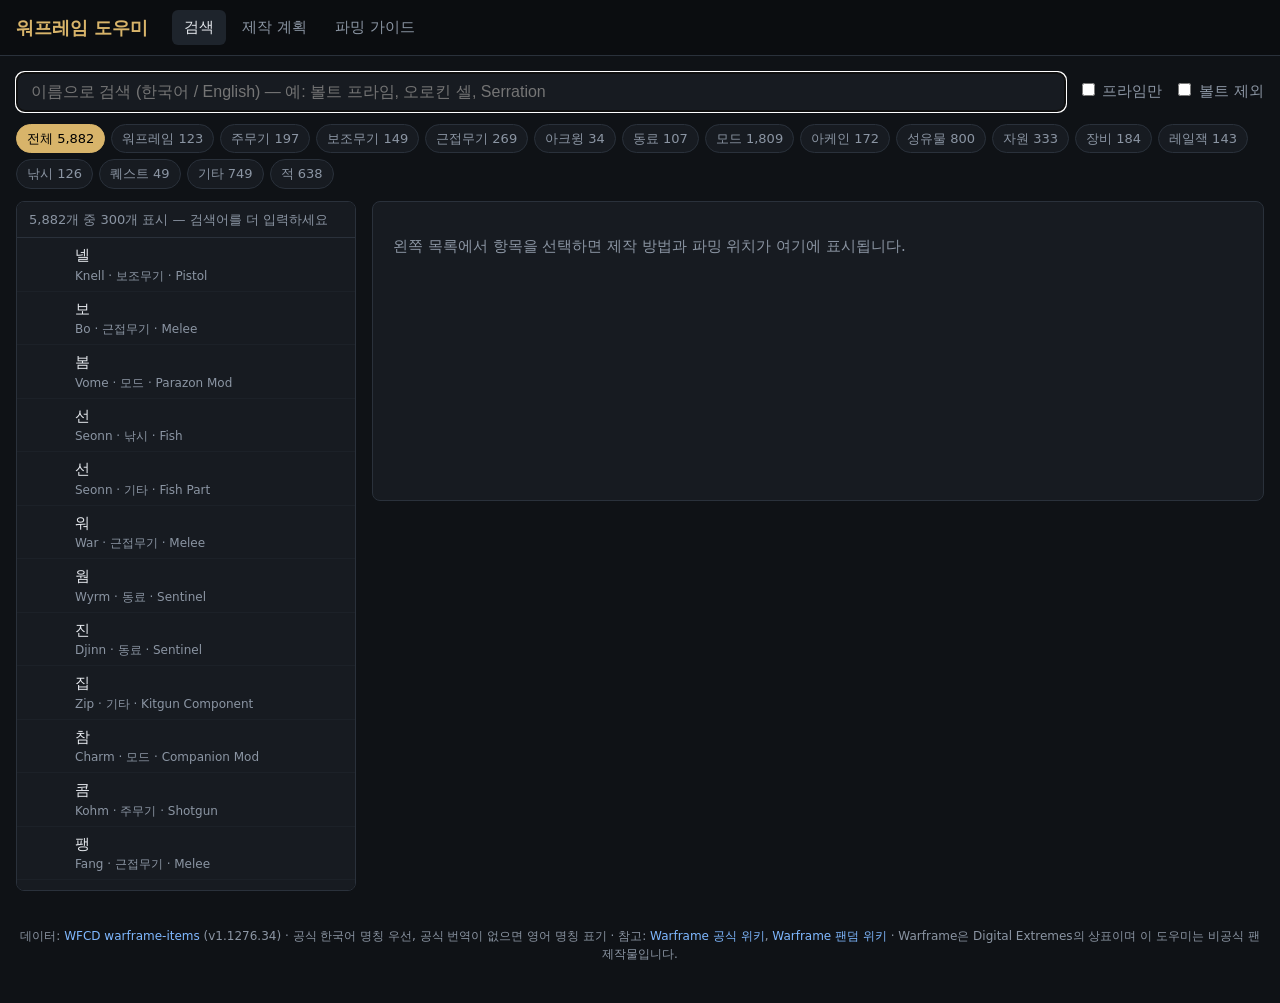
==== commit 61e99e66: "워프레임 도우미 추가: 제작 방법·파밍 위치 검색 웹앱 WFCD warframe-items 데이터를 공식 한국어 명칭(없으면 영어)으로 변환하는 빌드 스크립트와 검색/상세/성유물/" ====
--- a/warframe/index.html
+++ b/warframe/index.html
@@ -1,217 +1,52 @@
 <!doctype html>
 <html lang="ko">
 <head>
-    <meta charset="utf-8">
-    <meta name="viewport" content="width=device-width, initial-scale=1">
-    <title>워프레임 도우미 - 프라임 &amp; 렐릭</title>
-    <style>
-        :root { --bg: #14161b; --card: #1e2128; --line: #2e323b; --text: #e6e6e6; --sub: #9aa0aa;
-                --accent: #d8b46a; --common: #c08a5a; --uncommon: #b9bec7; --rare: #e3c45b; --vault: #c0504d; }
-        * { box-sizing: border-box; }
-        body { margin: 0; background: var(--bg); color: var(--text); font-family: "Malgun Gothic", "Apple SD Gothic Neo", sans-serif; }
-        header { padding: 16px; border-bottom: 1px solid var(--line); }
-        header h1 { margin: 0 0 12px; font-size: 20px; color: var(--accent); }
-        header a { color: var(--sub); font-size: 13px; }
-        .controls { display: flex; gap: 8px; flex-wrap: wrap; }
-        .tabs button { background: var(--card); color: var(--text); border: 1px solid var(--line); padding: 8px 14px; cursor: pointer; border-radius: 6px; }
-        .tabs button.on { border-color: var(--accent); color: var(--accent); }
-        input[type=search] { flex: 1; min-width: 200px; padding: 8px 12px; background: var(--card); color: var(--text); border: 1px solid var(--line); border-radius: 6px; font-size: 15px; }
-        label { color: var(--sub); font-size: 14px; align-self: center; }
-        main { padding: 16px; display: grid; grid-template-columns: repeat(auto-fill, minmax(360px, 1fr)); gap: 12px; }
-        .card { background: var(--card); border: 1px solid var(--line); border-radius: 8px; padding: 12px; }
-        .head { display: flex; gap: 10px; align-items: center; margin-bottom: 8px; }
-        .head img { width: 48px; height: 48px; object-fit: contain; }
-        .head .t { font-weight: bold; font-size: 16px; }
-        .head .e { color: var(--sub); font-size: 12px; }
-        .badge { font-size: 11px; padding: 2px 6px; border-radius: 4px; margin-left: 6px; background: var(--line); color: var(--sub); font-weight: normal; }
-        .badge.vault { background: var(--vault); color: #fff; }
-        table { width: 100%; border-collapse: collapse; font-size: 13px; }
-        th, td { padding: 4px; border-top: 1px solid var(--line); text-align: left; vertical-align: top; }
-        th { color: var(--sub); font-weight: normal; }
-        th, td.n, td.nw { white-space: nowrap; }
-        td.n { text-align: right; }
-        .chip { display: inline-block; margin: 1px; padding: 1px 6px; border-radius: 4px; background: var(--bg); cursor: pointer; font-size: 12px; }
-        .Common { color: var(--common); } .Uncommon { color: var(--uncommon); } .Rare { color: var(--rare); }
-        .note { color: var(--sub); font-size: 12px; margin-top: 6px; }
-        .empty { color: var(--sub); padding: 24px; }
-        button.load { margin-left: auto; background: var(--bg); color: var(--accent); border: 1px solid var(--line); border-radius: 6px; padding: 4px 10px; cursor: pointer; }
-    </style>
+  <meta charset="utf-8">
+  <meta name="viewport" content="width=device-width, initial-scale=1">
+  <title>워프레임 도우미</title>
+  <link rel="stylesheet" href="style.css">
 </head>
 <body>
-    <header>
-        <h1>워프레임 도우미 <a href="../index.html">← 홈</a></h1>
-        <div class="controls">
-            <div class="tabs">
-                <button data-tab="sets" class="on">프라임 세트</button>
-                <button data-tab="relics">렐릭</button>
-            </div>
-            <input id="q" type="search" placeholder="한글 또는 영어로 검색 (예: 애쉬, Ash, 액시 A1)">
-            <label><input id="hideVault" type="checkbox"> 볼트된 세트 숨기기</label>
+  <header class="top">
+    <a class="brand" href="#/">워프레임 도우미</a>
+    <nav class="tabs">
+      <a href="#/" data-tab="search">검색</a>
+      <a href="#/plan" data-tab="plan">제작 계획 <span id="plan-count" class="badge" hidden></span></a>
+      <a href="#/guide" data-tab="guide">파밍 가이드</a>
+    </nav>
+  </header>
+
+  <main>
+    <section id="view-search" class="view">
+      <div class="searchbar">
+        <input id="q" type="search" placeholder="이름으로 검색 (한국어 / English) — 예: 볼트 프라임, 오로킨 셀, Serration" autocomplete="off" autofocus>
+        <label class="chk"><input type="checkbox" id="f-prime"> 프라임만</label>
+        <label class="chk"><input type="checkbox" id="f-avail"> 볼트 제외</label>
+      </div>
+      <div id="cats" class="cats"></div>
+      <div class="layout">
+        <div class="results">
+          <div id="result-info" class="muted"></div>
+          <ul id="results"></ul>
         </div>
-        <div class="note">시세: warframe.market 접속 중인 판매자 최저가 (마우스를 올리면 최고 구매가) · 10분간 저장 <span id="priceMsg" style="color:var(--vault)"></span></div>
-    </header>
-    <main id="list"><div class="empty">데이터 불러오는 중…</div></main>
+        <article id="detail" class="detail">
+          <p class="muted">왼쪽 목록에서 항목을 선택하면 제작 방법과 파밍 위치가 여기에 표시됩니다.</p>
+        </article>
+      </div>
+    </section>
 
-    <script>
-        const RARITY_KO = { Common: "흔함", Uncommon: "드묾", Rare: "희귀" };
-        const IMG = "https://cdn.warframestat.us/img/";
-        const LIMIT = 60;
-        let data, setByName, tab = "sets";
-        const $ = (id) => document.getElementById(id);
-        const esc = (s) => String(s).replace(/[&<>"]/g, (c) => ({ "&": "&amp;", "<": "&lt;", ">": "&gt;", '"': "&quot;" }[c]));
-        const norm = (s) => s.toLowerCase().replace(/\s+/g, "");
+    <section id="view-plan" class="view" hidden></section>
+    <section id="view-guide" class="view" hidden></section>
+  </main>
 
-        // ---- 시세 (warframe.market) ----
-        // tools/server.py 로 열면 /wfm 프록시를, 아니면 warframe.market API 를 직접 호출한다.
-        const WFM_PROXY = "/wfm/v2", WFM_DIRECT = "https://api.warframe.market/v2";
-        const PRICE_TTL = 10 * 60 * 1000, RETRY_AFTER = 60 * 1000, REQUEST_GAP = 350;
-        const AUTO_PRICE_MAX = 2; // 검색 결과가 이 개수 이하면 시세를 자동으로 불러온다
-        let wfmBase = null, priceFailShown = false, busy = false;
-        const queue = [];
-        const prices = (() => { try { return JSON.parse(localStorage.getItem("wfPrices")) || {}; } catch (e) { return {}; } })();
-        const savePrices = () => { try { localStorage.setItem("wfPrices", JSON.stringify(prices)); } catch (e) {} };
-        const fresh = (p) => p && Date.now() - p.t < (p.err ? RETRY_AFTER : PRICE_TTL);
-        const partOf = (w) => { const s = setByName[w.set]; return s && s.parts.find((x) => x.name === w.part); };
+  <footer class="foot muted">
+    데이터: <a href="https://github.com/WFCD/warframe-items" target="_blank" rel="noopener">WFCD warframe-items</a>
+    (<span id="data-version"></span>) · 공식 한국어 명칭 우선, 공식 번역이 없으면 영어 명칭 표기 ·
+    참고: <a href="https://wiki.warframe.com/" target="_blank" rel="noopener">Warframe 공식 위키</a>,
+    <a href="https://warframe.fandom.com/wiki/WARFRAME_Wiki" target="_blank" rel="noopener">Warframe 팬덤 위키</a> ·
+    Warframe은 Digital Extremes의 상표이며 이 도우미는 비공식 팬 제작물입니다.
+  </footer>
 
-        async function fetchTop(slug) {
-            const bases = wfmBase ? [wfmBase] : [WFM_PROXY, WFM_DIRECT];
-            let lastErr;
-            for (const base of bases) {
-                try {
-                    const res = await fetch(`${base}/orders/item/${slug}/top`);
-                    if (!res.ok) throw new Error("HTTP " + res.status);
-                    const json = await res.json();
-                    wfmBase = base;
-                    return json.data;
-                } catch (e) { lastErr = e; }
-            }
-            throw lastErr;
-        }
-
-        function requestPrices(slugs) {
-            for (const slug of slugs) if (slug && !fresh(prices[slug]) && !queue.includes(slug)) queue.push(slug);
-            pump();
-        }
-
-        async function pump() {
-            if (busy) return;
-            busy = true;
-            while (queue.length) {
-                const slug = queue.shift();
-                try {
-                    const d = await fetchTop(slug);
-                    const sell = d.sell.map((o) => o.platinum), buy = d.buy.map((o) => o.platinum);
-                    prices[slug] = { sell: sell.length ? Math.min(...sell) : null, buy: buy.length ? Math.max(...buy) : null, t: Date.now() };
-                } catch (e) {
-                    prices[slug] = { err: true, t: Date.now() };
-                    if (!priceFailShown) {
-                        priceFailShown = true;
-                        $("priceMsg").textContent = "시세를 불러오지 못했습니다. 브라우저가 warframe.market 직접 접속을 막았을 수 있어요 — README의 tools/server.py 로 실행해 보세요.";
-                    }
-                }
-                savePrices();
-                paintPrices();
-                await new Promise((r) => setTimeout(r, REQUEST_GAP));
-            }
-            busy = false;
-        }
-
-        function priceText(slug) {
-            const p = prices[slug];
-            if (!slug) return "-";
-            if (!p) return "";
-            if (p.err) return '<span title="불러오기 실패">⚠</span>';
-            return `<span title="최고 구매가 ${p.buy ?? "-"}p">${p.sell ?? "-"}p</span>`;
-        }
-
-        // 렐릭 정제 단계별 기대값 = Σ(확률 × 최저 판매가). 시세가 다 모일 때까지는 비워둔다.
-        function evCells(r) {
-            const ps = r.rewards.map((w) => { const p = partOf(w); return p && prices[p.market]; });
-            if (ps.some((p) => !p)) return "<td></td><td></td><td></td><td></td>";
-            return [0, 1, 2, 3].map((i) => {
-                const v = r.rewards.reduce((sum, w, k) => sum + (w.chance[i] / 100) * ((ps[k] && ps[k].sell) || 0), 0);
-                return `<td class="n">${v.toFixed(1)}p</td>`;
-            }).join("");
-        }
-
-        function paintPrices() {
-            document.querySelectorAll("[data-price]").forEach((el) => { el.innerHTML = priceText(el.dataset.price); });
-            document.querySelectorAll("[data-ev]").forEach((el) => {
-                const r = data.relics.find((x) => x.name === el.dataset.ev);
-                el.innerHTML = `<td>기대값</td>${evCells(r)}<td></td>`;
-            });
-        }
-
-        const setSlugs = (s) => [s.market, ...s.parts.map((p) => p.market)];
-        const relicSlugs = (r) => r.rewards.map((w) => (partOf(w) || {}).market);
-
-        function setCard(s) {
-            const rows = s.parts.map((p) => `
-                <tr><td class="nw">${esc(p.ko)}${p.count > 1 ? " ×" + p.count : ""}</td>
-                    <td class="n">${p.ducats} 두캇</td>
-                    <td class="n" data-price="${esc(p.market || "")}">${priceText(p.market)}</td>
-                    <td>${p.relics.map((r) => `<span class="chip ${r.rarity}" data-relic="${esc(r.relic)}">${esc(r.relic)}</span>`).join("") || "-"}</td></tr>`).join("");
-            return `<div class="card">
-                <div class="head">${s.image ? `<img src="${IMG}${esc(s.image)}" alt="" loading="lazy" onerror="this.remove()">` : ""}
-                    <div><div class="t">${esc(s.ko)}${s.vaulted ? '<span class="badge vault">볼트</span>' : ""}<span class="badge">${esc(s.category)}</span></div>
-                    <div class="e">${esc(s.name)}</div></div>
-                    <button class="load" data-set="${esc(s.name)}">시세</button></div>
-                <table><tr><th>부품</th><th class="n">두캇</th><th class="n">시세</th><th>렐릭 (Intact 기준 희귀도)</th></tr>${rows}
-                    <tr><td>세트 전체</td><td></td><td class="n" data-price="${esc(s.market)}">${priceText(s.market)}</td><td></td></tr></table></div>`;
-        }
-
-        function relicCard(r) {
-            const rows = r.rewards.map((w) => {
-                const s = setByName[w.set], p = partOf(w);
-                return `<tr><td class="${w.rarity}">${esc(s ? s.ko : w.set)} ${esc(p ? p.ko : w.part)}<br><span class="e" style="color:var(--sub)">${RARITY_KO[w.rarity]}</span></td>
-                    ${w.chance.map((c) => `<td class="n">${c}%</td>`).join("")}
-                    <td class="n" data-price="${esc((p && p.market) || "")}">${priceText(p && p.market)}</td></tr>`;
-            }).join("");
-            return `<div class="card">
-                <div class="head"><div><div class="t">${esc(r.ko)}</div><div class="e">${esc(r.name)} Relic</div></div>
-                    <button class="load" data-relic-price="${esc(r.name)}">시세</button></div>
-                <table><tr><th>보상</th><th class="n">Intact</th><th class="n">Excep.</th><th class="n">Flaw.</th><th class="n">Rad.</th><th class="n">시세</th></tr>${rows}
-                    <tr data-ev="${esc(r.name)}"><td>기대값</td>${evCells(r)}<td></td></tr></table>
-                ${r.rewards.length < 6 ? '<div class="note">+ 포르마 설계도 등 프라임 부품이 아닌 보상은 표시하지 않음 (기대값에서도 제외)</div>' : ""}</div>`;
-        }
-
-        function render() {
-            const q = norm($("q").value);
-            const hide = $("hideVault").checked;
-            let items;
-            if (tab === "sets") {
-                items = data.sets.filter((s) => (!hide || !s.vaulted) && (!q || norm(s.ko).includes(q) || norm(s.name).includes(q)));
-            } else {
-                items = data.relics.filter((r) => !q || norm(r.ko).includes(q) || norm(r.name).includes(q)
-                    || r.rewards.some((w) => norm(w.set).includes(q) || norm(setByName[w.set] ? setByName[w.set].ko : "").includes(q)));
-            }
-            const html = items.slice(0, LIMIT).map(tab === "sets" ? setCard : relicCard).join("");
-            $("list").innerHTML = html || '<div class="empty">검색 결과가 없습니다.</div>';
-            if (items.length > LIMIT) $("list").insertAdjacentHTML("beforeend", `<div class="empty">${items.length - LIMIT}개 더 있음 — 검색어를 더 입력하세요.</div>`);
-            if (q && items.length <= AUTO_PRICE_MAX) items.forEach((x) => requestPrices(tab === "sets" ? setSlugs(x) : relicSlugs(x)));
-        }
-
-        function switchTab(t) {
-            tab = t;
-            document.querySelectorAll(".tabs button").forEach((b) => b.classList.toggle("on", b.dataset.tab === t));
-            $("hideVault").parentElement.style.display = t === "sets" ? "" : "none";
-            render();
-        }
-
-        document.querySelectorAll(".tabs button").forEach((b) => b.addEventListener("click", () => switchTab(b.dataset.tab)));
-        $("q").addEventListener("input", render);
-        $("hideVault").addEventListener("change", render);
-        $("list").addEventListener("click", (e) => {
-            const ds = e.target.dataset || {};
-            if (ds.relic) { $("q").value = ds.relic; switchTab("relics"); }
-            if (ds.set) requestPrices(setSlugs(setByName[ds.set]));
-            if (ds.relicPrice) requestPrices(relicSlugs(data.relics.find((r) => r.name === ds.relicPrice)));
-        });
-
-        fetch("data/primes.json")
-            .then((r) => r.json())
-            .then((d) => { data = d; setByName = Object.fromEntries(d.sets.map((s) => [s.name, s])); render(); })
-            .catch(() => { $("list").innerHTML = '<div class="empty">데이터를 불러오지 못했습니다. 파일을 직접 열지 말고 웹 서버(GitHub Pages 등)로 열어주세요.</div>'; });
-    </script>
+  <script src="app.js"></script>
 </body>
 </html>
--- a/warframe/style.css
+++ b/warframe/style.css
@@ -0,0 +1,208 @@
+:root {
+  --bg: #0f1216;
+  --panel: #171b21;
+  --panel-2: #1e242c;
+  --line: #2a313b;
+  --text: #e6e9ee;
+  --muted: #8b95a3;
+  --accent: #d8b46a;
+  --link: #7fb8ff;
+  --common: #c9b18a;
+  --uncommon: #c8ccd2;
+  --rare: #e8c95a;
+  --legendary: #c9a4ff;
+  --vault: #e57373;
+  --ok: #7bc47f;
+}
+
+* { box-sizing: border-box; }
+
+body {
+  margin: 0;
+  background: var(--bg);
+  color: var(--text);
+  font: 15px/1.5 "Pretendard", "Apple SD Gothic Neo", "Malgun Gothic", system-ui, sans-serif;
+}
+
+a { color: var(--link); text-decoration: none; }
+a:hover { text-decoration: underline; }
+
+.muted { color: var(--muted); }
+
+.top {
+  position: sticky;
+  top: 0;
+  z-index: 10;
+  display: flex;
+  align-items: center;
+  gap: 24px;
+  padding: 10px 16px;
+  background: #0b0d10;
+  border-bottom: 1px solid var(--line);
+}
+.brand { color: var(--accent); font-weight: 700; font-size: 18px; }
+.tabs { display: flex; gap: 4px; }
+.tabs a {
+  padding: 6px 12px;
+  border-radius: 6px;
+  color: var(--muted);
+}
+.tabs a.on { background: var(--panel-2); color: var(--text); }
+.tabs a:hover { text-decoration: none; color: var(--text); }
+.badge[hidden] { display: none; }
+.badge {
+  display: inline-block;
+  min-width: 18px;
+  padding: 0 5px;
+  border-radius: 9px;
+  background: var(--accent);
+  color: #000;
+  font-size: 12px;
+  text-align: center;
+}
+
+main { padding: 16px; max-width: 1400px; margin: 0 auto; }
+
+.searchbar { display: flex; gap: 12px; align-items: center; flex-wrap: wrap; }
+.searchbar input[type=search] {
+  flex: 1;
+  min-width: 240px;
+  padding: 10px 14px;
+  font-size: 16px;
+  color: var(--text);
+  background: var(--panel);
+  border: 1px solid var(--line);
+  border-radius: 8px;
+}
+.chk { color: var(--muted); white-space: nowrap; cursor: pointer; }
+
+.cats { display: flex; flex-wrap: wrap; gap: 6px; margin: 12px 0; }
+.cats button {
+  padding: 4px 10px;
+  color: var(--muted);
+  background: var(--panel);
+  border: 1px solid var(--line);
+  border-radius: 999px;
+  cursor: pointer;
+  font: inherit;
+  font-size: 13px;
+}
+.cats button.on { color: #000; background: var(--accent); border-color: var(--accent); }
+
+.layout { display: grid; grid-template-columns: 340px minmax(0, 1fr); gap: 16px; align-items: start; }
+.layout > *, .plan-grid > * { min-width: 0; }
+
+.results {
+  background: var(--panel);
+  border: 1px solid var(--line);
+  border-radius: 8px;
+  max-height: calc(100vh - 210px);
+  overflow: auto;
+  position: sticky;
+  top: 70px;
+}
+#result-info { padding: 8px 12px; font-size: 13px; border-bottom: 1px solid var(--line); }
+#results { list-style: none; margin: 0; padding: 0; }
+#results li a {
+  display: flex;
+  gap: 10px;
+  align-items: center;
+  padding: 6px 12px;
+  color: var(--text);
+  border-bottom: 1px solid #1c2128;
+}
+#results li a:hover, #results li a.on { background: var(--panel-2); text-decoration: none; }
+#results img, .thumb { width: 36px; height: 36px; object-fit: contain; flex: none; }
+.r-name { display: block; }
+.r-sub { display: block; font-size: 12px; color: var(--muted); }
+
+.detail {
+  background: var(--panel);
+  border: 1px solid var(--line);
+  border-radius: 8px;
+  padding: 18px 20px;
+  min-height: 300px;
+}
+.d-head { display: flex; gap: 16px; align-items: flex-start; }
+.d-head img { width: 110px; height: 110px; object-fit: contain; flex: none; background: var(--panel-2); border-radius: 8px; }
+.d-head h1 { margin: 0; font-size: 24px; }
+.d-en { color: var(--muted); margin: 2px 0 8px; }
+.tags { display: flex; flex-wrap: wrap; gap: 6px; }
+.tag { padding: 1px 8px; border-radius: 4px; background: var(--panel-2); border: 1px solid var(--line); font-size: 12px; }
+.tag.vault { color: var(--vault); border-color: var(--vault); }
+.tag.prime { color: var(--accent); border-color: var(--accent); }
+.tag.ok { color: var(--ok); border-color: var(--ok); }
+
+.detail h2 {
+  font-size: 17px;
+  margin: 22px 0 8px;
+  padding-bottom: 4px;
+  border-bottom: 1px solid var(--line);
+  color: var(--accent);
+}
+.detail h3 { font-size: 15px; margin: 12px 0 4px; }
+.desc { white-space: pre-line; }
+
+.btns { display: flex; gap: 8px; flex-wrap: wrap; margin-top: 12px; }
+.btn {
+  display: inline-block;
+  padding: 6px 12px;
+  color: var(--text);
+  background: var(--panel-2);
+  border: 1px solid var(--line);
+  border-radius: 6px;
+  cursor: pointer;
+  font: inherit;
+  font-size: 14px;
+}
+.btn:hover { border-color: var(--accent); text-decoration: none; }
+.btn.primary { background: var(--accent); color: #000; border-color: var(--accent); }
+.btn.small { padding: 2px 8px; font-size: 12px; }
+
+table { width: 100%; border-collapse: collapse; font-size: 14px; }
+th, td { overflow-wrap: anywhere; text-align: left; padding: 5px 8px; border-bottom: 1px solid #232932; vertical-align: top; }
+th { color: var(--muted); font-weight: 500; }
+td.num, th.num { text-align: right; white-space: nowrap; }
+
+.stats { display: grid; grid-template-columns: repeat(auto-fill, minmax(150px, 1fr)); gap: 6px; }
+.stat { background: var(--panel-2); padding: 6px 10px; border-radius: 6px; }
+.stat b { display: block; font-size: 12px; color: var(--muted); font-weight: 500; }
+
+.comp { background: var(--panel-2); border-radius: 8px; padding: 10px 12px; margin: 8px 0; }
+.comp-head { display: flex; gap: 10px; align-items: center; }
+.comp-head .qty { margin-left: auto; color: var(--accent); font-weight: 600; white-space: nowrap; }
+.comp details { margin-top: 6px; }
+.comp summary { cursor: pointer; color: var(--muted); font-size: 13px; }
+
+.rar-Common { color: var(--common); }
+.rar-Uncommon { color: var(--uncommon); }
+.rar-Rare { color: var(--rare); }
+.rar-Legendary, .rar-Ultra { color: var(--legendary); }
+
+.filter { width: 100%; margin: 4px 0 6px; padding: 5px 10px; color: var(--text); background: var(--panel-2); border: 1px solid var(--line); border-radius: 6px; }
+
+.ability { margin: 6px 0; }
+.ability b { color: var(--text); }
+
+.plan-grid { display: grid; grid-template-columns: 1fr 1fr; gap: 16px; }
+.card { background: var(--panel); border: 1px solid var(--line); border-radius: 8px; padding: 14px 16px; }
+.card h2 { margin-top: 0; font-size: 17px; color: var(--accent); }
+.plan-row { display: flex; align-items: center; gap: 8px; padding: 6px 0; border-bottom: 1px solid #232932; }
+.plan-row .grow { flex: 1; }
+.plan-row input[type=number] { width: 60px; padding: 3px 6px; color: var(--text); background: var(--panel-2); border: 1px solid var(--line); border-radius: 4px; }
+tr.have td { opacity: .45; text-decoration: line-through; }
+
+.guide { max-width: 860px; }
+.guide h2 { color: var(--accent); }
+.guide li { margin: 4px 0; }
+
+.foot { padding: 20px 16px 40px; font-size: 12px; text-align: center; }
+
+@media (max-width: 860px) {
+  .layout, .plan-grid { grid-template-columns: minmax(0, 1fr); }
+  main { padding: 12px; }
+  .detail { padding: 14px; }
+  .d-head img { width: 72px; height: 72px; }
+  .results { position: static; max-height: 45vh; }
+  .top { gap: 10px; flex-wrap: wrap; }
+}
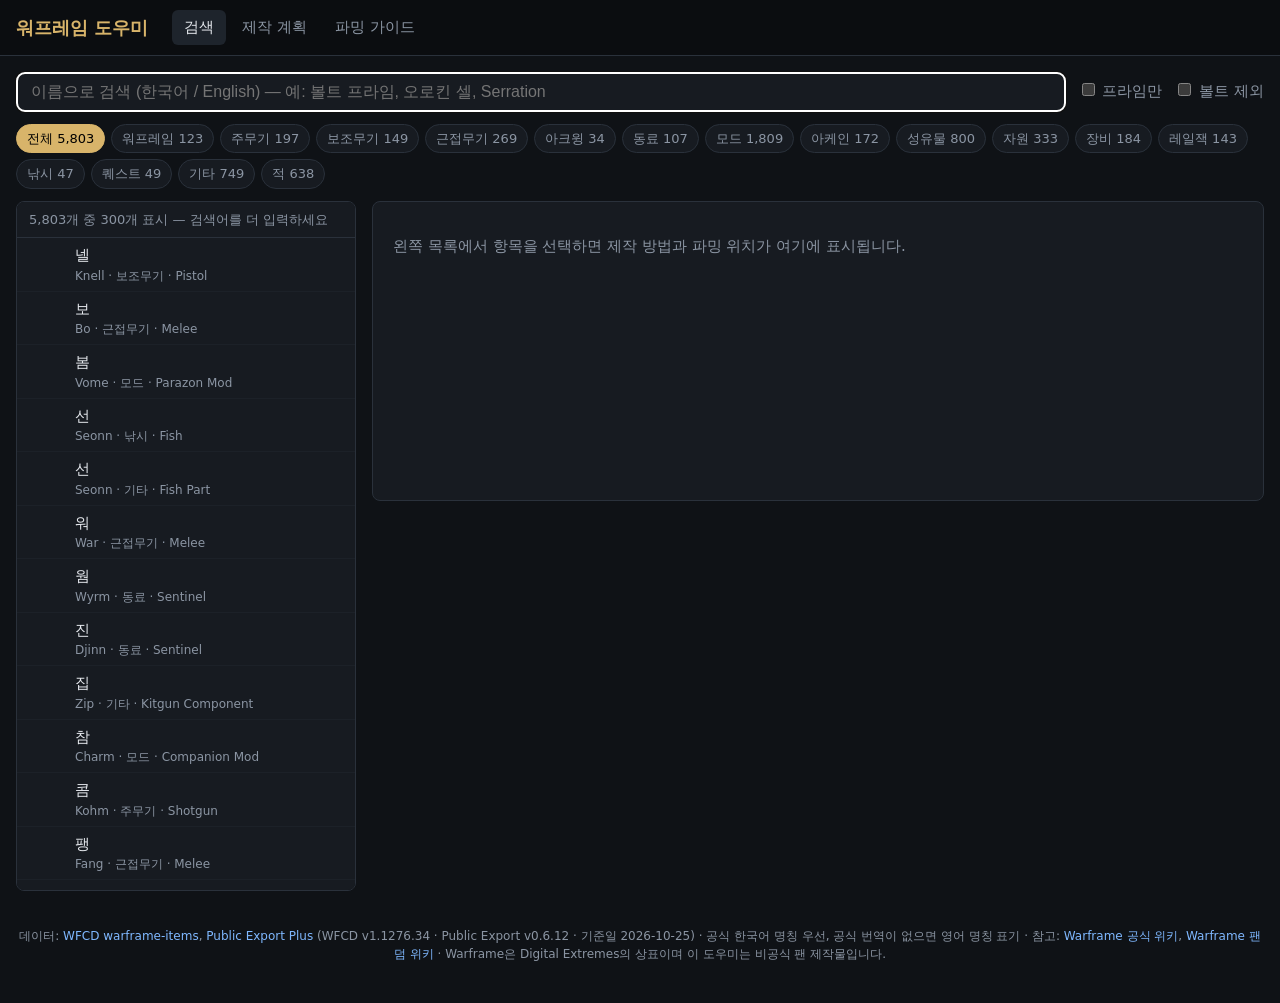
==== commit 46eda648: "획득처·번역 보강과 '지금 갈 곳' 추천 - 공식 Public Export로 신디케이트 상점(등급·평판)과 클랜 도장 연구 획득처 추가 - 적 이름·미션 타입·신디케이트 등급 등 " ====
--- a/warframe/index.html
+++ b/warframe/index.html
@@ -40,7 +40,8 @@
   </main>
 
   <footer class="foot muted">
-    데이터: <a href="https://github.com/WFCD/warframe-items" target="_blank" rel="noopener">WFCD warframe-items</a>
+    데이터: <a href="https://github.com/WFCD/warframe-items" target="_blank" rel="noopener">WFCD warframe-items</a>,
+    <a href="https://github.com/calamity-inc/warframe-public-export-plus" target="_blank" rel="noopener">Public Export Plus</a>
     (<span id="data-version"></span>) · 공식 한국어 명칭 우선, 공식 번역이 없으면 영어 명칭 표기 ·
     참고: <a href="https://wiki.warframe.com/" target="_blank" rel="noopener">Warframe 공식 위키</a>,
     <a href="https://warframe.fandom.com/wiki/WARFRAME_Wiki" target="_blank" rel="noopener">Warframe 팬덤 위키</a> ·
--- a/warframe/style.css
+++ b/warframe/style.css
@@ -13,6 +13,14 @@
   --legendary: #c9a4ff;
   --vault: #e57373;
   --ok: #7bc47f;
+  /* 재료 종류 색 */
+  --k-final: #d8b46a;
+  --k-craft: #6fa8ff;
+  --k-refine: #b48cff;
+  --k-farm: #6cc48a;
+  --k-drop: #f09a5a;
+  --k-buy: #9aa4b2;
+  color-scheme: dark;
 }
 
 * { box-sizing: border-box; }
@@ -31,7 +39,7 @@
 
 .top {
   position: sticky;
-  top: 0;
+  top: env(safe-area-inset-top, 0px);
   z-index: 10;
   display: flex;
   align-items: center;
@@ -164,6 +172,9 @@
 th { color: var(--muted); font-weight: 500; }
 td.num, th.num { text-align: right; white-space: nowrap; }
 
+table.kv th { width: 170px; white-space: nowrap; }
+@media (max-width: 860px) { table.kv th { width: auto; white-space: normal; } }
+
 .stats { display: grid; grid-template-columns: repeat(auto-fill, minmax(150px, 1fr)); gap: 6px; }
 .stat { background: var(--panel-2); padding: 6px 10px; border-radius: 6px; }
 .stat b { display: block; font-size: 12px; color: var(--muted); font-weight: 500; }
@@ -173,6 +184,11 @@
 .comp-head .qty { margin-left: auto; color: var(--accent); font-weight: 600; white-space: nowrap; }
 .comp details { margin-top: 6px; }
 .comp summary { cursor: pointer; color: var(--muted); font-size: 13px; }
+
+.sub-build { margin: 8px 0 2px; padding-left: 12px; border-left: 2px solid var(--line); font-size: 14px; }
+.sub-build .sub-head { color: var(--accent); font-size: 13px; }
+.sub-build ul { margin: 4px 0; padding-left: 18px; }
+.sub-build li { margin: 2px 0; }
 
 .rar-Common { color: var(--common); }
 .rar-Uncommon { color: var(--uncommon); }
@@ -206,3 +222,125 @@
   .results { position: static; max-height: 45vh; }
   .top { gap: 10px; flex-wrap: wrap; }
 }
+
+/* ---------- 재료 종류 표시 ---------- */
+.dot { display: inline-block; width: 10px; height: 10px; border-radius: 50%; flex: none; background: var(--k-buy); }
+.dot.k-final { background: var(--k-final); }
+.dot.k-craft { background: var(--k-craft); }
+.dot.k-refine { background: var(--k-refine); }
+.dot.k-farm { background: var(--k-farm); }
+.dot.k-drop { background: var(--k-drop); }
+.dot.k-buy { background: var(--k-buy); }
+
+.legend { display: flex; flex-wrap: wrap; gap: 6px 14px; margin: 6px 0 10px; font-size: 13px; color: var(--muted); }
+.legend span { display: inline-flex; align-items: center; gap: 6px; }
+
+.chip {
+  display: inline-block;
+  padding: 1px 8px;
+  border-radius: 999px;
+  background: var(--bg);
+  border: 1px solid var(--line);
+  color: var(--muted);
+  font-size: 12px;
+  font-variant-numeric: tabular-nums;
+}
+.link-btn {
+  padding: 0;
+  border: 0;
+  background: none;
+  color: var(--link);
+  font: inherit;
+  font-size: 12px;
+  cursor: pointer;
+  text-decoration: underline;
+}
+
+/* ---------- 제작 트리 ---------- */
+.tree, .tree ul { list-style: none; margin: 0; padding: 0; }
+.tree ul { padding-left: 22px; }
+.tree li { position: relative; padding: 4px 0; }
+.tree ul > li::before {
+  content: "";
+  position: absolute;
+  left: -13px;
+  top: 0;
+  bottom: 0;
+  border-left: 2px solid var(--line);
+}
+.tree ul > li:last-child::before { bottom: auto; height: 24px; }
+.tree ul > li::after {
+  content: "";
+  position: absolute;
+  left: -13px;
+  top: 24px;
+  width: 11px;
+  border-top: 2px solid var(--line);
+}
+.node {
+  display: flex;
+  align-items: flex-start;
+  gap: 8px;
+  padding: 8px 12px;
+  background: var(--panel-2);
+  border: 1px solid var(--line);
+  border-radius: 8px;
+  min-width: 0;
+}
+.node .dot { margin-top: 6px; }
+.node.k-final { border-color: var(--k-final); }
+.node-main { min-width: 0; flex: 1; }
+.node-title { display: flex; flex-wrap: wrap; align-items: baseline; gap: 4px 10px; }
+.node-title .qty, .step .qty, .farm-head .qty { color: var(--accent); font-weight: 600; font-variant-numeric: tabular-nums; }
+.node-meta { display: flex; flex-wrap: wrap; gap: 4px; margin-top: 4px; }
+.node-meta:empty { display: none; }
+.node-drops { margin-top: 6px; }
+.node-drops summary { cursor: pointer; color: var(--link); font-size: 13px; }
+.node.done, .res-tile.done, .farm-item.done { opacity: .5; }
+.node.done .node-title b, .node.done .node-title a { text-decoration: line-through; }
+.have-box { margin-top: 3px; width: 18px; height: 18px; flex: none; accent-color: var(--ok); }
+
+/* ---------- 얻는 방법 ---------- */
+.how { display: grid; grid-template-columns: repeat(auto-fill, minmax(220px, 1fr)); gap: 8px; }
+.how-item { padding: 10px 12px; background: var(--panel-2); border: 1px solid var(--line); border-radius: 8px; }
+
+/* ---------- 확률 막대 ---------- */
+.bar { display: inline-block; vertical-align: middle; width: 56px; height: 6px; margin-right: 6px; background: var(--bg); border-radius: 3px; overflow: hidden; }
+.bar i { display: block; height: 100%; background: var(--accent); }
+
+/* ---------- 제작 계획 ---------- */
+#view-plan { display: flex; flex-direction: column; gap: 16px; }
+.summary { display: grid; grid-template-columns: repeat(4, minmax(0, 1fr)); gap: 12px; }
+.tile { display: flex; flex-direction: column; gap: 2px; padding: 14px 16px; background: var(--panel); border: 1px solid var(--line); border-radius: 8px; }
+.tile-label { color: var(--muted); font-size: 13px; }
+.tile-value { font-size: 24px; font-weight: 700; font-variant-numeric: tabular-nums; }
+.progress { height: 6px; margin-top: 6px; background: var(--bg); border-radius: 3px; overflow: hidden; }
+.progress i { display: block; height: 100%; background: var(--ok); }
+
+.roadmap { display: flex; align-items: stretch; gap: 8px; overflow-x: auto; padding-bottom: 4px; }
+.stage { flex: 1 0 200px; display: flex; flex-direction: column; gap: 8px; padding: 10px; background: var(--panel-2); border-radius: 8px; }
+.stage-head { display: flex; justify-content: space-between; align-items: baseline; gap: 8px; }
+.stage-no { color: var(--accent); font-weight: 700; }
+.step { padding: 8px 10px; background: var(--panel); border: 1px solid var(--line); border-radius: 6px; }
+.stage-arrow { flex: none; align-self: center; width: 0; height: 0; border-top: 8px solid transparent; border-bottom: 8px solid transparent; border-left: 10px solid var(--line); }
+
+.res-grid { display: grid; grid-template-columns: repeat(auto-fill, minmax(160px, 1fr)); gap: 8px; }
+.res-tile { display: flex; gap: 8px; align-items: flex-start; padding: 10px; background: var(--panel-2); border: 1px solid var(--line); border-left: 3px solid var(--k-farm); border-radius: 6px; }
+.res-qty { font-size: 18px; font-weight: 700; font-variant-numeric: tabular-nums; }
+
+.farm-list { display: grid; grid-template-columns: repeat(auto-fill, minmax(280px, 1fr)); gap: 8px; }
+.farm-item { padding: 10px 12px; background: var(--panel-2); border: 1px solid var(--line); border-radius: 6px; }
+.farm-head { display: flex; align-items: center; gap: 8px; margin-bottom: 6px; flex-wrap: wrap; }
+.farm-src { display: grid; grid-template-columns: minmax(0, 1fr) auto auto; gap: 6px; align-items: center; font-size: 13px; padding: 2px 0; }
+.farm-src .num { font-variant-numeric: tabular-nums; color: var(--muted); }
+
+@media (max-width: 860px) {
+  .summary { grid-template-columns: repeat(2, minmax(0, 1fr)); }
+  .roadmap { flex-direction: column; overflow: visible; }
+  .stage { flex: none; }
+  .stage-arrow { border-left: 8px solid transparent; border-right: 8px solid transparent; border-top: 10px solid var(--line); border-bottom: 0; }
+  .tree ul { padding-left: 16px; }
+  .tree ul > li::before, .tree ul > li::after { left: -10px; }
+  .tree ul > li::after { width: 8px; }
+}
+.step .qty { margin-left: 6px; }
